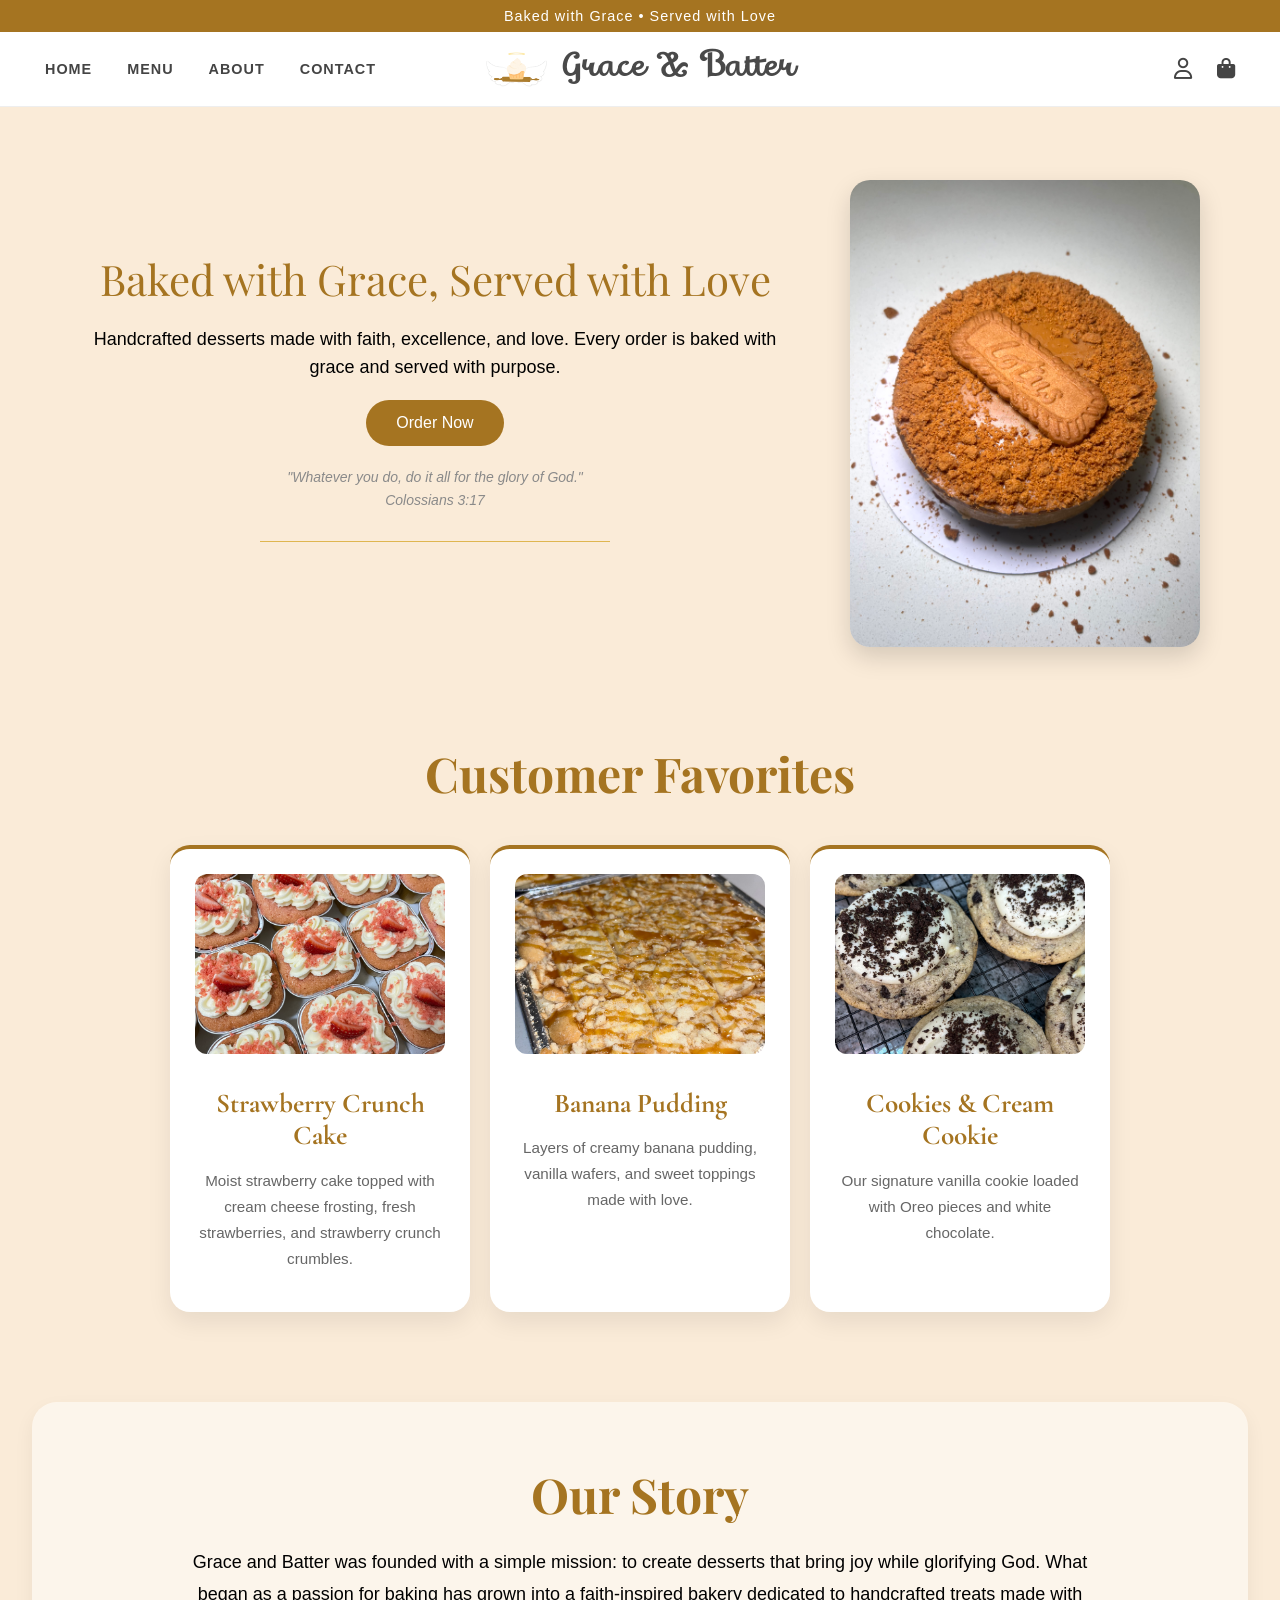
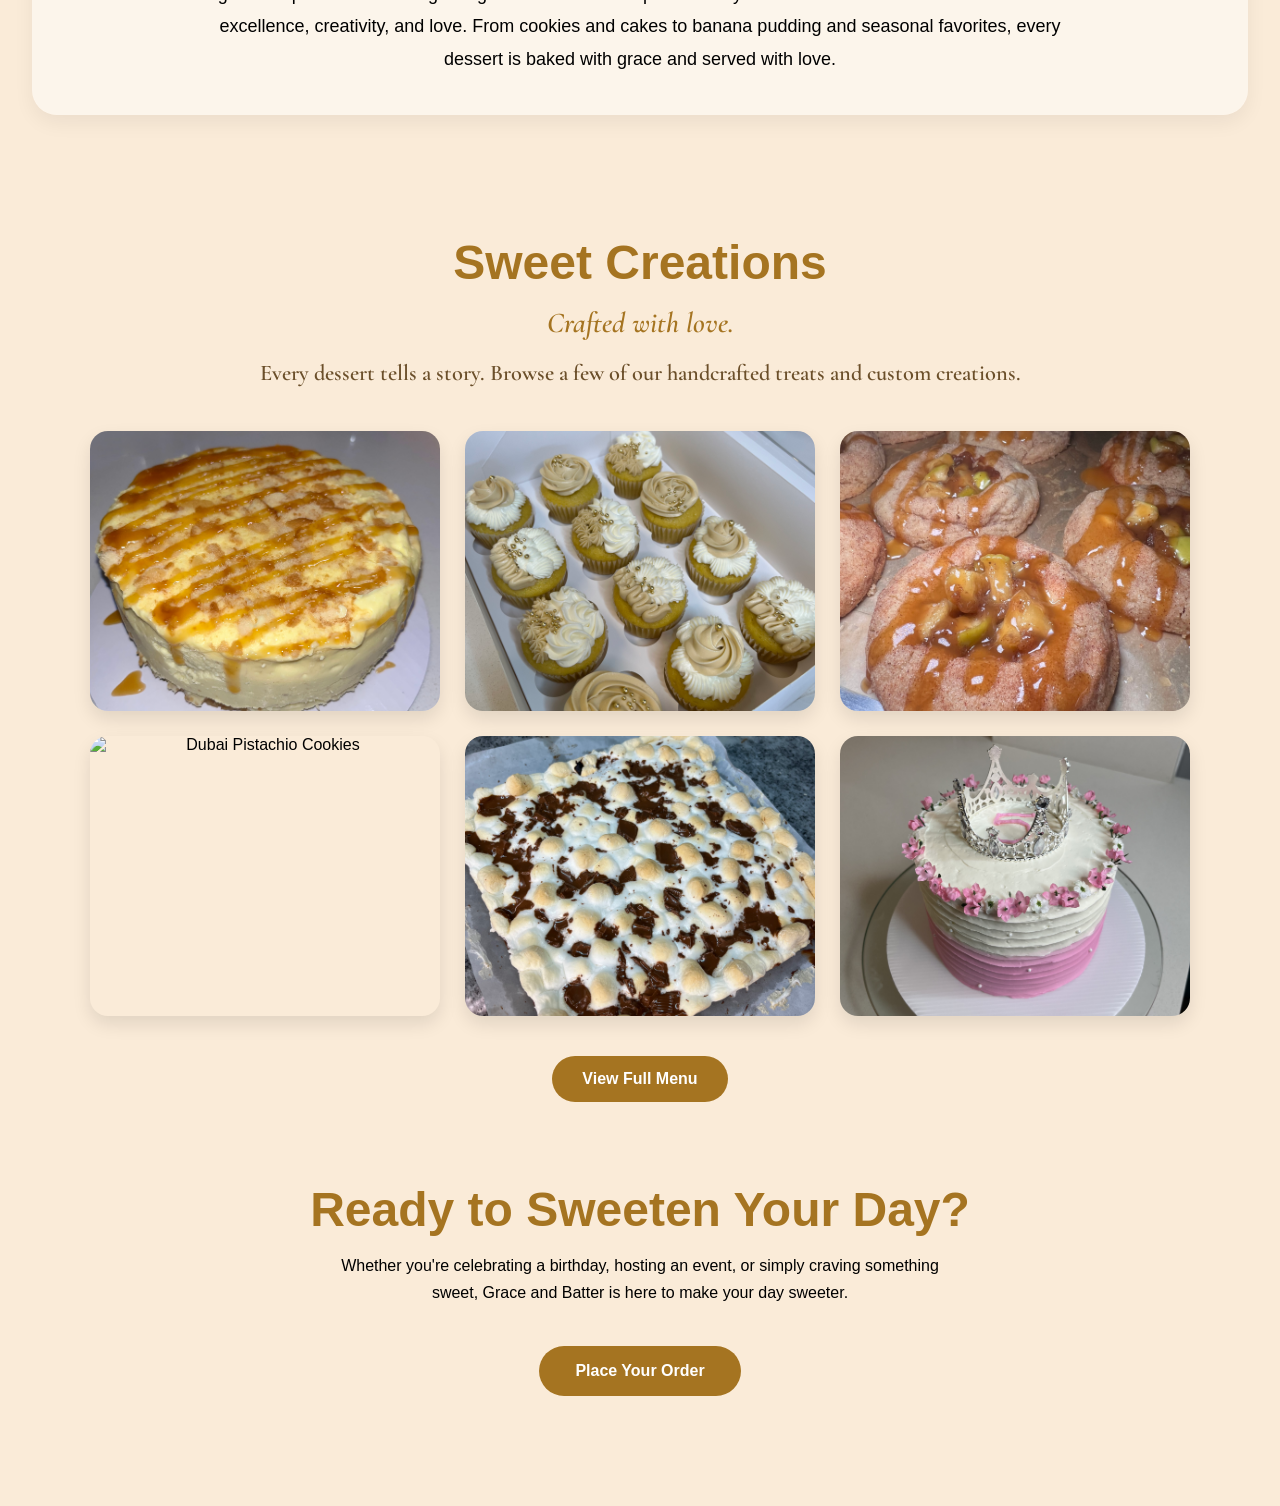
==== index.html @ 4f4ccbad "refactor header layout, add dropdown menus, update logo styling, and improve responsive navigation" ====
<!DOCTYPE html>
<html>
<head>
    <meta name="viewport" content="width=device-width, initial-scale=1.0">
    <title>Grace and Batter</title>
    <link href="https://fonts.googleapis.com/css2?family=Playfair+Display:wght@400;700&display=swap" rel="stylesheet">
    <link rel="stylesheet" href="https://cdnjs.cloudflare.com/ajax/libs/font-awesome/6.5.2/css/all.min.css">
    <link rel="stylesheet" href="css/style.css">
<link rel="stylesheet" href="css/header.css">
<link rel="stylesheet" href="css/footer.css">
<link rel="stylesheet" href="css/responsive.css">
    <link rel="preconnect" href="https://fonts.googleapis.com">
<link rel="preconnect" href="https://fonts.gstatic.com" crossorigin>
<link href="https://fonts.googleapis.com/css2?family=Cormorant+Garamond:wght@400;500;600&display=swap" rel="stylesheet">

</head>

<body>
    
   <header>

<div class="announcement-bar">
Baked with Grace • Served with Love
</div>

<div class="header-container">

<div class="left-nav">

<div class="nav-item">
<a href="index.html">Home</a>
</div>

<div class="nav-item dropdown">
<a href="menu.html">Menu</a>

<div class="dropdown-content">

<a href="#">Cookies</a>
<a href="#">Brownies</a>
<a href="#">Cupcakes</a>
<a href="#">Cakes</a>
<a href="#">Seasonal</a>

</div>

</div>

<div class="nav-item dropdown">

<a href="about.html">About</a>

<div class="dropdown-content">

<a href="#">Our Story</a>
<a href="#">Gallery</a>
<a href="#">Faith & Mission</a>

</div>

</div>

<div class="nav-item dropdown">

<a href="contact.html">Contact</a>

<div class="dropdown-content">

<a href="#">Contact</a>
<a href="#">FAQ</a>

</div>

</div>

</div>


<div class="brand">

<img src="images/grace-and-batter-logo.png.png" alt="Grace and Batter Logo">

<h1>Grace & Batter</h1>

</div>


<div class="right-icons">

<a href="#"><i class="fa-regular fa-user"></i></a>

<a href="#"><i class="fa-solid fa-bag-shopping"></i></a>

</div>

</div>

</header>

<header class="mobile-header">

<div class="header-container">

<button class="menu-toggle">
☰
</button>

<div class="brand">
<img src="images/grace-and-batter-logo.png.png" alt="Grace & Batter">
<h1>Grace &amp; Batter</h1>
</div>

<nav id="mobile-menu">

<button class="close-menu">✕

</button>

<a href="index.html">Home</a>
<a href="menu.html">Menu</a>
<a href="about.html">About</a>
<a href="contact.html">Contact</a>
<a href="order.html">Order</a>

</nav>

</div>

</header>

<div class="hero">

    <div class="hero-text">

        <p class="tagline">
            Baked with Grace, Served with Love
        </p>

        <p class="intro">
    Handcrafted desserts made with faith, excellence, and love. Every order is baked with grace and served with purpose.
</p>

        <a href="order.html">
    <button>Order Now</button>
</a>

<p class="verse">
    "Whatever you do, do it all for the glory of God."
    <br>
    Colossians 3:17
</p>

<hr class="gold-line">

    </div>
<div class="hero-photo">
        <img src="images/hero.jpg.jpeg"
             alt="Grace and Batter Cookies"
             class="hero-image">
    </div>

    </div>

<section class="featured">
    <h2>Customer Favorites</h2>

    <div class="favorites">

        <div class="favorite-card">
            <img src="images/strawberry-crunch.jpg.jpeg" alt="Strawberry Crunch Cake">
    <h3>Strawberry Crunch Cake</h3>
    <p>Moist strawberry cake topped with cream cheese frosting, fresh strawberries, and strawberry crunch crumbles.</p>
</div>

<div class="favorite-card">
    <img src="images/banana-pudding.jpg.jpeg" alt="Banana Pudding">
    <h3>Banana Pudding</h3>
    <p>Layers of creamy banana pudding, vanilla wafers, and sweet toppings made with love.</p>
</div>

<div class="favorite-card">
    <img src="images/cookies-and-cream.jpg.jpeg" alt="Cookies & Cream Cookie">
    <h3>Cookies & Cream Cookie</h3>
    <p>Our signature vanilla cookie loaded with Oreo pieces and white chocolate.</p>
</div>

    </div>
</section>

</div>


<section class="story-section">
    <h2>Our Story</h2>

   <p>
Grace and Batter was founded with a simple mission: to create desserts that bring joy while glorifying God.

What began as a passion for baking has grown into a faith-inspired bakery dedicated to handcrafted treats made with excellence, creativity, and love.

From cookies and cakes to banana pudding and seasonal favorites, every dessert is baked with grace and served with love.
</p>

</section>

<section class="gallery-section">
    <h2>Sweet Creations</h2>
<p class="gallery-tagline">
    Crafted with love.
</p>
<p class="gallery-description">
    Every dessert tells a story. Browse a few of our handcrafted treats and custom creations.
</p>

<div class="gallery-grid">

    <img src="images/banana-pudding-cheesecake.jpg.jpeg" alt="Banana Pudding Cheesecake">
    <img src="images/lemon-cupcakes.jpg.jpeg" alt="Lemon Cupcakes">
    <img src="images/apple-pie-cookies.jpg.jpeg" alt="Apple Pie Cookies">
    <img src="images/dubai-pistachio-cookies.jpg.jpeg" alt="Dubai Pistachio Cookies">
    <img src="images/smores-brownie.jpg.jpeg" alt="S'mores Brownie">
    <img src="images/custom-cake-crown.jpg.jpeg" alt="Custom Cake">
</div>

    <a href="menu.html" class="gallery-button">View Full Menu</a>
</div>

<section class="cta-section">
    <h2>Ready to Sweeten Your Day?</h2>

    <p>
        Whether you're celebrating a birthday,
        hosting an event, or simply craving
        something sweet, Grace and Batter is
        here to make your day sweeter.
    </p>

    <a href="order.html" class="cta-button">Place Your Order</a>
</section>

<script src="js/script.js"></script>

</body>
</html>
---- css/style.css ----
@font-face {
font-family: "Thephir";
src: url("../fonts/Thephir Light.otf") format("opentype");
font-weight: 300;
font-style: normal;
}


* {box-sizing: border-box;
}

body {
    font-family: Arial, sans-serif;
    background-color: #FAEBD8;
    text-align: center;
    margin: 0;
    padding-top: 90px;
}

h1 {
  font-family: 'Playfair Display', serif;
}

h2 {
    color: #A57421;
    margin-top: 20px;
    margin-bottom: 20px
}

ul {
    list-style: none;
    padding: 0;
}

li {
    background-color: white;
    width: 300px;
    margin: 10px auto;
    padding: 15px;
    border-radius: 10px;
}

.logo {
    letter-spacing: 1px;
}

.hero-image {
    width: 300px;
    border-radius: 20px;
    margin-top: 30px;
    box-shadow: 0 10px 25px rgba(0,0,0,0.15);
}

button {
    background-color: #A57421;
    color: white;
    border: none;
    padding: 14px 30px;
    border-radius: 25px;
    font-size: 16px;
    cursor: pointer;
    margin-top: 15px;

    display: block;
    margin-left: auto;
    margin-right: auto;
}

button:hover {
    opacity: 0.9;
    transform: translateY(-2px);
}

button {
    transition: 0.3s;
}

button:focus {
    outline: none;
    box-shadow:none;
}

button a {
    color: white;
    text-decoration: none;
}

button a:visited {
    color: white;
}

button a:hover {
    text-decoration: none;
}

a {
    text-decoration: none;
}

.best-seller {
    background-color: white;
    width: 350px;
    margin: 20px auto;
    padding: 20px;
    border-radius: 15px;
}



.logo {
    width: 150px;
    height: auto;
    margin: 0;
}


.hero {
    display: flex;
    justify-content: space-between;
    align-items: center;
    gap: 60px;
    padding: 60px 40px;
    max-width: 1200px;
    margin: 0 auto;
}

.hero-photo img {
    width: 350px;
    border-radius: 20px;
}


.tagline {
    font-size: 42px;
    font-family: 'Playfair Display', serif;
    color: #A57421;
    margin-bottom: 15px;
}

.intro {
    font-size: 18px;
    line-height: 1.6;
}

.page-content {
    max-width: 900px;
    margin: 30px auto;
    padding: 20px;
}

.page-content h2 {
    color: #A57421;
    font-family: 'Playfair Display', serif;
    font-size: 42px;
    margin-top: 20px;
    margin-bottom: 20px;
}

.menu-card {
    background-color: white;
    width: 220px;
    margin: 20px auto;
    padding: 30px;
        padding: 40px; /* Removed !important */
        padding: 12px 10px;
        width: 92%;
    transition: transform 0.3s ease, box-shadow 0.3s ease;
}

.menu-card:hover {
    transform: translateY(-8px);
    box-shadow: 0 12px 25px rgba(0,0,0,0.12);
}

.menu-card h3 {
    color: #A57421;
    margin-bottom: 15px;
}

.menu-image {
    width: 100%;
    border-radius: 15px;
    margin-bottom: 20px;
}

.menu-grid {
    display: flex;
    justify-content: center;
    gap: 30px;
    flex-wrap: wrap;
}


input,
select,
textarea {
    width: 80%;
    padding: 12px;
    border: 1px solid #ddd;
    border-radius: 10px;
    font-size: 16px;
}

textarea {
    height: 120px;
}

form button {
    background-color: #A57421;
    color: white;
    border: none;
    padding: 12px 25px;
    border-radius: 25px;
    cursor: pointer;
    font-size: 16px;
}

.featured {
    padding-top: 10px;
}

.featured h2 {
    color: #A57421;
    font-family: 'Playfair Display', serif;
    font-size: 48px;
    margin-bottom: 40px;
}

.favorites {
    display: flex;
    justify-content: center;
    gap: 20px;
    flex-wrap: wrap;
}

.favorite-card {
    background: white;
    width: 300px;
    padding: 25px;
    border-radius: 20px;
    box-shadow: 0 10px 25px rgba(0,0,0,0.08);
    transition: transform 0.3s ease;
    border-top: 4px solid #A57421;
}

.favorite-card:hover {
    transform: translateY(-5px);
}

.favorite-card h3 {
    font-family: 'Cormorant Garamond', serif;
    font-size: 1.7rem;
    color: #A57421;
    font-weight: 700;
    margin-top: 15px;
    margin-bottom: 15px;
    line-height: 1.2;
}

.favorite-card p {
    font-family: 'Poppins', sans-serif;
    font-size: 0.95rem;
    color: #666;
    line-height: 1.7;
}

.story-section {
    width: 95%;
    max-width: none;
    margin: 40px auto 20px auto;
    margin-top: 90px;
    text-align: center;
    padding: 40px;
    background: rgba(255,255,255,0.5);
    border-radius: 25px;
    box-shadow: 0 8px 20px rgba(0,0,0,0.06);
}

.story-section h2 {
    color: #A57421;
    font-family: 'Playfair Display', serif;
    font-size: 48px;
    margin-bottom: 20px;
}

.story-section p {
    font-size: 18px;
    line-height: 1.8;
    max-width:900px;
    margin: auto;
}


.verse {
    margin-top: 20px;
    font-size: 14px;
    color: #8a8a8a;
    font-style: italic;
    line-height: 1.6;
}

.gold-line {
    width: 350px;
    border: none;
    border-top: 1px solid #D4A017;
    margin: 30px auto 50px auto;
    opacity: 0.7;
}

.cta-section {
    text-align: center;
    padding: 60px 20px;
    background: linear-gradient (
        to bottom,
        transparent,
        rgba (165,116,33,0.08));
        border-radius: 30px;
}

.cta-button {
    display: inline-block;
    background-color: #A57421;
    color: white;
    text-decoration: none;
    padding: 16px 36px;
    border-radius: 30px;
    margin-top: 25px;
    font-weight: bold;
    transition: 0.3s;
}

.cta-section p {
    max-width: 600px;
    margin: 15px auto;
    line-height: 1.7;
}

.cta-section h2 {
    font-size: 48px;
}

.cta-button:hover {
    transform: translateY(-2px);
}

.menu-subtitle {
    text-align: center;
    color: #666;
    font-size: 18px;
    margin-bottom: 40px;
}

.contact-card {
    background-color: white;
    width: 650px;
    max-width: 90%;
    margin: 20px auto;
    padding: 40px;
    border-radius: 20px;
    box-shadow: 0 4px 15px rgba(0,0,0,0.08);
}

.contact-card h3 {
    margin-top: 30px;
    color: #A57421;
}

.contact-card a {
    color: #A57421;
    text-decoration: underline;
   text-decoration-color: #edcca5;
    text-underline-offset: 4px;
}

.contact-card a:hover {
    text-decoration-color: #A57421;
}


.favorite-card img {
    width: 100%;
    height: 180px;
    object-fit: cover;
    border-radius: 12px;
    margin-bottom: 15px;
}

.gallery-section {
    padding: 50px;
    text-align: center;
    margin-top: 50px;
    border-radius: 30px;
}

.gallery-section h2 {
    font-size: 3rem;
    color: #A57421;
    margin-bottom: 15px;
}


.gallery-grid {
    display: grid;
    grid-template-columns: repeat(3, 1fr);
    gap: 25px;
    max-width: 1100px;
    margin: 0 auto;
}

.gallery-grid img {
    width: 100%;
    height: 280px;
    object-fit: cover;
    border-radius: 18px;
    transition: all 0.3s ease;
    box-shadow: 0 8px 18px rgba(0,0,0,0.10);
}

.gallery-grid img:hover {
    transform: translateY(-5px);
    box-shadow: 0 14px 28px rgba(0,0,0,0.18);
}

.gallery-button {
    display: inline-block;
    margin-top: 40px;
    padding: 14px 30px;
    background-color: #A57421;
    color: white;
    text-decoration: none;
    border-radius: 30px;
    font-weight: 600;
}

.gallery-button:hover {
    opacity: 0.9;
}

.gallery-tagline {
    font-family: 'Cormorant Garamond', serif;
    font-style: italic;
    font-size: 1.8rem;
    color: #A57421;
    margin: 8px 0 15px;
    font-weight: 600;
}

.gallery-description {
    font-family: 'Cormorant Garamond', serif;
    font-size: 1.4rem;
    color: #6b4f2a;
    margin: 10px auto 40px;
    max-width: 800px;
    line-height: 1.6;
    font-weight:600;
}


.menu-toggle, 
#mobile-menu {
    display: none;
}



@media (max-width: 768px) {
    

.logo {
width: 70px;
}

    .hero {
        display: flex;
        flex-direction: column;
        text-align: center;
        padding-top: 20px;
        gap: 30px;
    }

    .hero-text {
        max-width: 600px;
        text-align: center;
    }

    .hero-photo img {
        width: 90%;
        max-width: 300px;
    }

    .hero-photo {
        margin-top: -60px;
    }


    .gallery-grid {
        grid-template-columns: 1fr 1fr;
        gap: 15px;
    }

    .gallery-grid img {
        aspect-ratio: 4 / 5;
        object-fit: cover;
    }

    .favorites {
        display: flex;
        flex-direction: column;
        align-items: center;
    }
    
    .tagline {
        font-size: 1.8rem;
    }

    .favorite-card {
        width: 90%;
        max-width: 350px;
    }
    

}
---- css/header.css ----
/* ===========================
   HEADER
=========================== */

header {
    position: fixed;
    top: 0;
    left: 0;
    width: 100%;
    background: white;
    border-bottom: 1px solid #eee;
    z-index: 1000;
    transition: all .35s ease;
}

.announcement-bar{
    background:#A57421;
    color:white;
    text-align:center;
    padding:8px;
    font-size:.9rem;
    letter-spacing:1px;
}

.header-container{
    max-width:1400px;
    margin:auto;
    padding:18px 45px;

    display:grid;
    grid-template-columns:1fr auto 1fr;
    align-items:center;
}

/* ===========================
   LEFT NAVIGATION
=========================== */

.left-nav{
    display:flex;
    align-items:center;
    gap:35px;
}

.left-nav a{
    color:#444;
    text-decoration:none;
    font-weight:600;
    letter-spacing:1px;
    text-transform:uppercase;
    font-size:.9rem;
    transition:.3s;
}

.left-nav a:hover{
    color:#A57421;
}

/* ===========================
   BRAND
=========================== */

.brand{
    display:flex;
    align-items:center;
    justify-content:center;
    gap:12px;
}

.brand img{
    width:65px;
}

.brand h1{
    font-family:"Thephir",serif;
    font-size:2rem;
    color:#494949;
    margin:0;
    font-weight:700;
    white-space:nowrap;
}

/* ===========================
   RIGHT ICONS
=========================== */

.right-icons{
    display:flex;
    justify-content:flex-end;
    align-items:center;
    gap:25px;
}

.right-icons a{
    color:#444;
    font-size:1.3rem;
    transition:.3s;
}

.right-icons a:hover{
    color:#A57421;
}

/* ===========================
   DROPDOWNS
=========================== */

.dropdown{
    position:relative;
}

.dropdown-content{

    position:absolute;

    top:100%;
    left:0;

    min-width:240px;

    background:white;

    border-radius:15px;

    padding:18px;

    box-shadow:0 15px 35px rgba(0,0,0,.08);

    opacity:0;

    visibility:hidden;

    transform:translateY(15px);

    transition:.35s;

    display:flex;

    flex-direction:column;

    gap:15px;

}

.dropdown:hover .dropdown-content{

    opacity:1;

    visibility:visible;

    transform:translateY(0);

}

.dropdown-content a{

    text-transform:none;

    letter-spacing:0;

    font-weight:500;

}

/* ===========================
   MOBILE HEADER
=========================== */

.mobile-header{
    display:none;
}

/* ===========================
   DESKTOP HEADER
=========================== */

.desktop-header{
    display:block;
}

/* ===========================
   RESPONSIVE
=========================== */

@media(max-width:768px){

.desktop-header{
    display:none;
}

.mobile-header{
    display:block;
}

header{
    border:none;
}

.header-container{

    display:flex;

    justify-content:center;

    align-items:center;

    position:relative;

    padding:12px 18px;

}

.brand{

    position:absolute;

    left:50%;

    transform:translateX(-50%);

}

.brand img{
    width:55px;
}

.brand h1{
    font-size:1.4rem;
}

.menu-toggle{

display:block;

position:absolute;

left:12px;

top:50%;

transform:translateY(-50%);

background:none;

border:none;

font-size:2rem;

color:#A57421;

cursor:pointer;

padding:0;

}

#mobile-menu{

position:fixed;

top:0;

left:-320px;

width:300px;

height:100vh;

background:white;

display:flex;

flex-direction:column;

padding:35px;

gap:25px;

box-shadow:10px 0 35px rgba(0,0,0,.12);

transition:.35s;

z-index:9999;

}

#mobile-menu.show{

left:0;

}

#mobile-menu a{

color:#444;

text-decoration:none;

font-size:1.2rem;

font-weight:600;

}

.close-menu{

background:none;

border:none;

font-size:2rem;

color:#A57421;

align-self:flex-start;

margin-bottom:20px;

cursor:pointer;

}

}
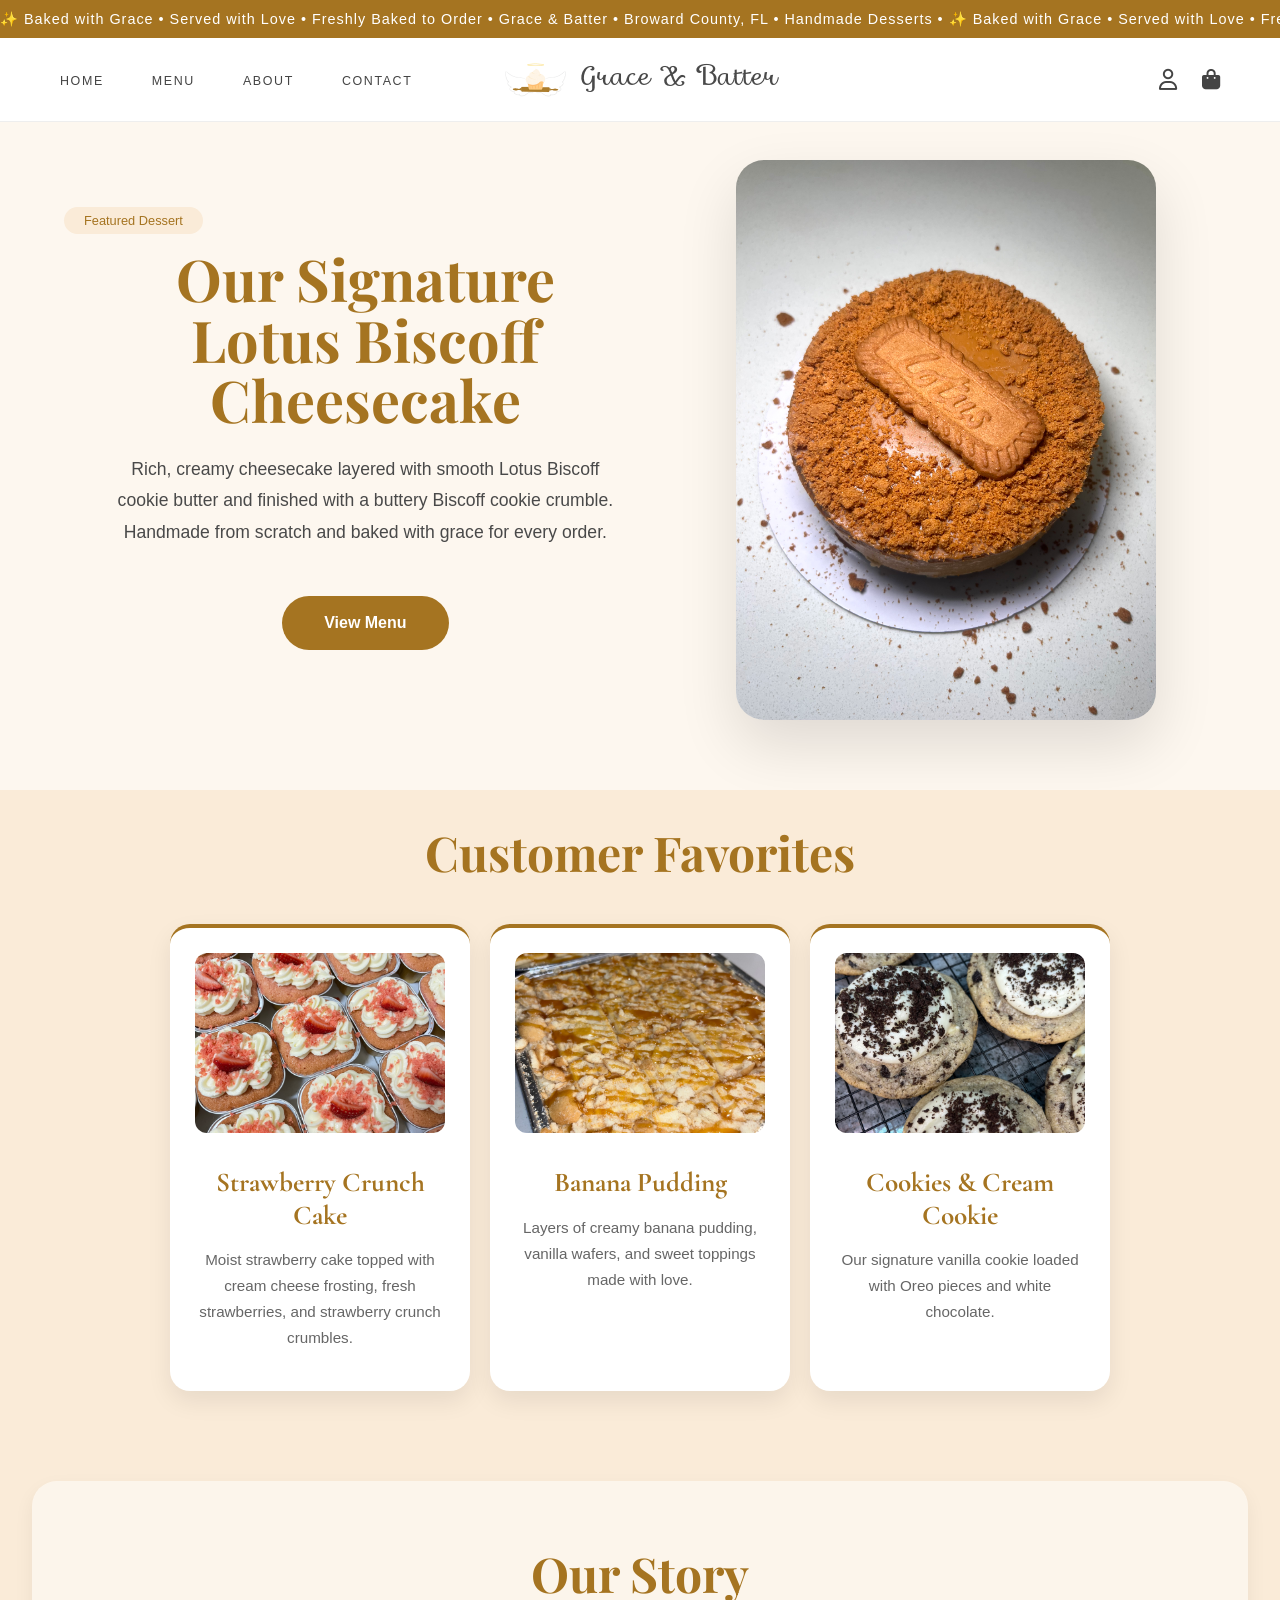
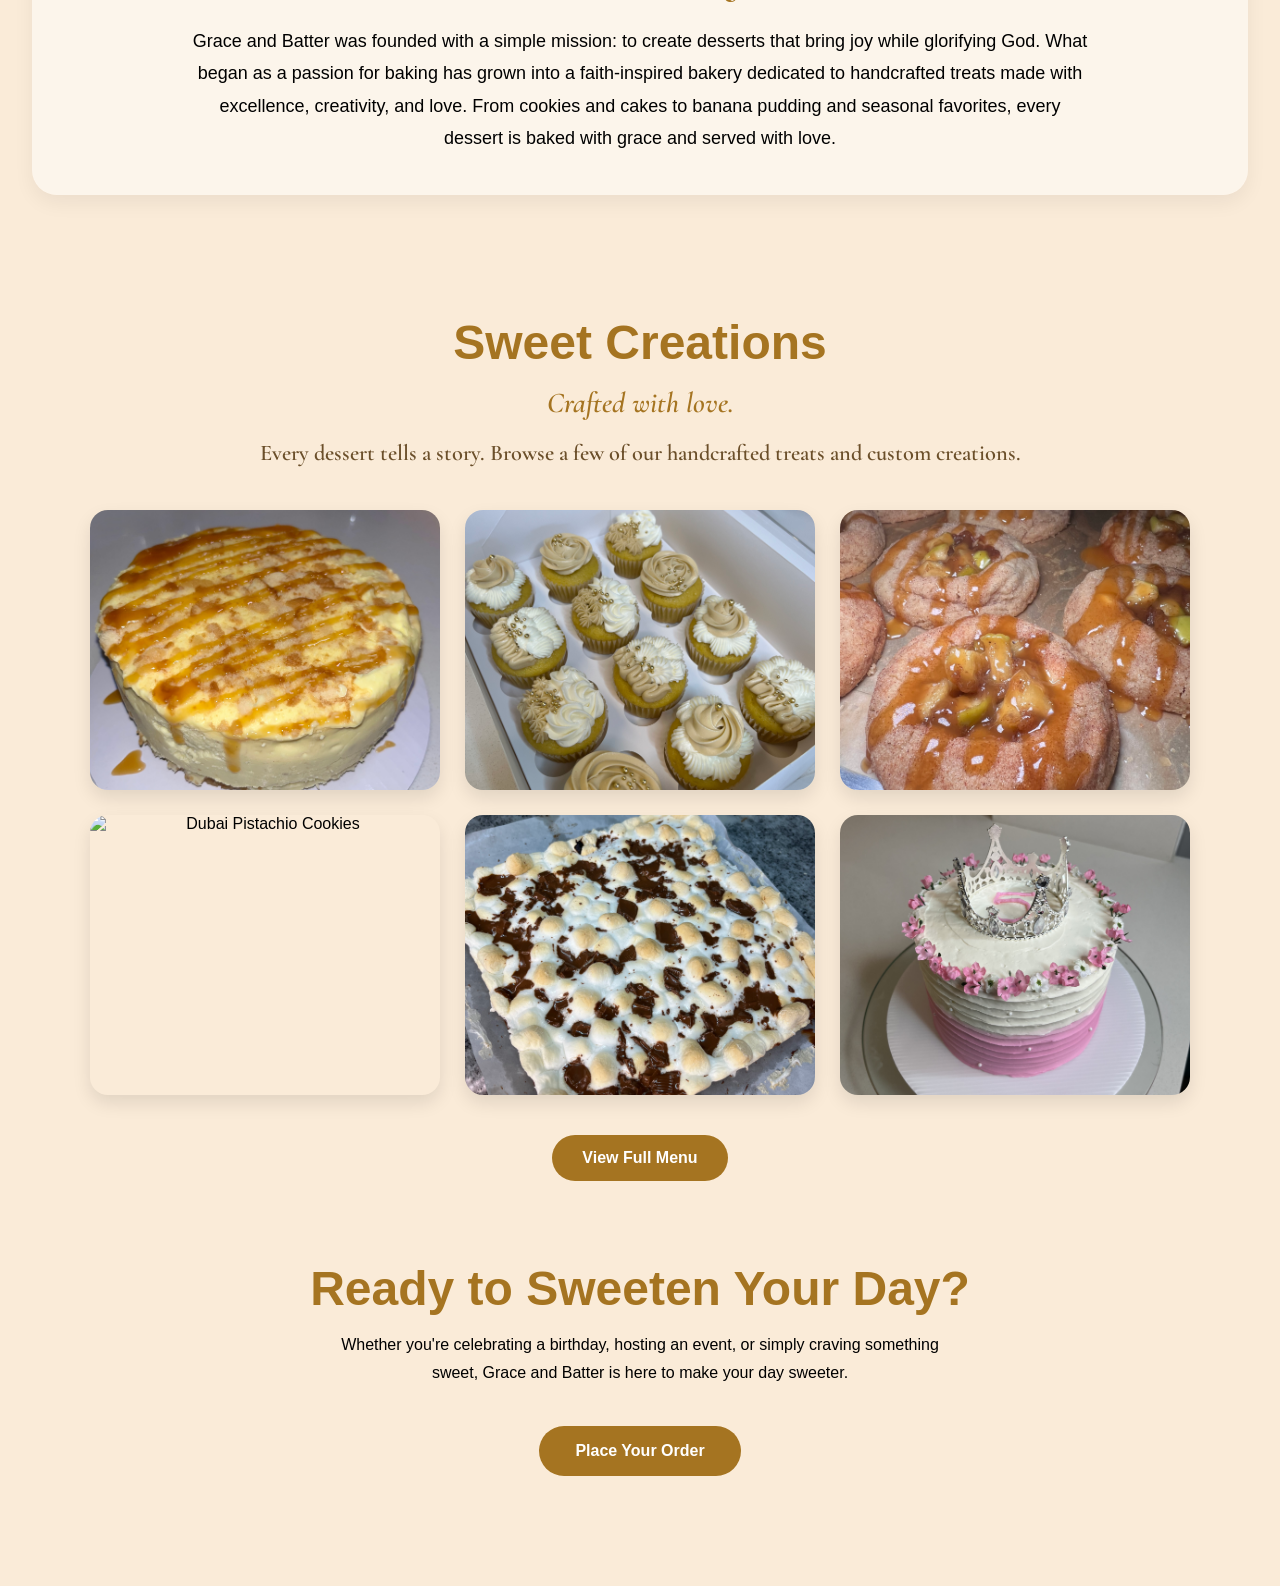
==== commit b22d28a4: "refactor header layout, add dropdown menus, update logo styling, and improve responsive navigation" ====
--- a/index.html
+++ b/index.html
@@ -20,7 +20,10 @@
    <header>
 
 <div class="announcement-bar">
-Baked with Grace • Served with Love
+<div class="announcement-track">
+✨ Baked with Grace • Served with Love • Freshly Baked to Order • Grace & Batter • Broward County, FL • Handmade Desserts •
+✨ Baked with Grace • Served with Love • Freshly Baked to Order • Grace & Batter • Broward County, FL • Handmade Desserts •
+</div>
 </div>
 
 <div class="header-container">
@@ -35,6 +38,8 @@
 <a href="menu.html">Menu</a>
 
 <div class="dropdown-content">
+
+    <div class="dropdown-heading">Menu</div>
 
 <a href="#">Cookies</a>
 <a href="#">Brownies</a>
@@ -52,9 +57,12 @@
 
 <div class="dropdown-content">
 
-<a href="#">Our Story</a>
-<a href="#">Gallery</a>
-<a href="#">Faith & Mission</a>
+<div class="dropdown-heading">About</div>
+
+<a href="about.html">Our Story</a>
+<a href="gallery.html">Gallery</a>
+<a href="mission.html">Faith & Mission</a>
+<a href="baker.html">Meet the Baker</a>
 
 </div>
 
@@ -65,6 +73,8 @@
 <a href="contact.html">Contact</a>
 
 <div class="dropdown-content">
+
+    <div class="dropdown-heading">Contact</div>
 
 <a href="#">Contact</a>
 <a href="#">FAQ</a>
@@ -127,37 +137,31 @@
 </div>
 
 </header>
-
 <div class="hero">
-
-    <div class="hero-text">
-
-        <p class="tagline">
-            Baked with Grace, Served with Love
-        </p>
-
-        <p class="intro">
-    Handcrafted desserts made with faith, excellence, and love. Every order is baked with grace and served with purpose.
-</p>
-
-        <a href="order.html">
-    <button>Order Now</button>
+<div class="hero-text">
+
+<p class="hero-tag">Featured Dessert</p>
+
+<h1>Our Signature <br>Lotus Biscoff Cheesecake</h1>
+
+<p class="hero-description">
+Rich, creamy cheesecake layered with smooth Lotus Biscoff cookie butter
+and finished with a buttery Biscoff cookie crumble. Handmade from
+scratch and baked with grace for every order.
+</p>
+
+<a href="menu.html" class="hero-button">
+View Menu
 </a>
 
-<p class="verse">
-    "Whatever you do, do it all for the glory of God."
-    <br>
-    Colossians 3:17
-</p>
-
-<hr class="gold-line">
-
-    </div>
+</div>
+
 <div class="hero-photo">
         <img src="images/hero.jpg.jpeg"
              alt="Grace and Batter Cookies"
              class="hero-image">
     </div>
+</div>
 
     </div>
 
--- a/css/style.css
+++ b/css/style.css
@@ -44,12 +44,6 @@
     letter-spacing: 1px;
 }
 
-.hero-image {
-    width: 300px;
-    border-radius: 20px;
-    margin-top: 30px;
-    box-shadow: 0 10px 25px rgba(0,0,0,0.15);
-}
 
 button {
     background-color: #A57421;
@@ -106,7 +100,6 @@
 }
 
 
-
 .logo {
     width: 150px;
     height: auto;
@@ -114,19 +107,94 @@
 }
 
 
-.hero {
-    display: flex;
-    justify-content: space-between;
-    align-items: center;
-    gap: 60px;
-    padding: 60px 40px;
-    max-width: 1200px;
-    margin: 0 auto;
-}
-
-.hero-photo img {
-    width: 350px;
-    border-radius: 20px;
+.hero{
+display:flex;
+justify-content:center;
+align-items:center;
+padding:70px 5%;
+gap:10px;
+background:#FDF7EF;
+max-width:1400px;
+margin:0 auto;
+overflow:hidden;
+}
+
+.hero-text{
+flex:.95;
+display:flex;
+flex-direction:column; 
+gap:12px;
+justify-content:flex-start;
+align-items:center;
+transform:translateY(-18px);
+}
+
+.hero-tag{
+display:inline-block;
+padding:6px 20px;
+background:#FAEBD8;
+color:#A57421;
+border-radius:999px;
+font-size:.8rem;
+margin-bottom:10px;
+font-weight:500;
+width:fit-content;
+align-self:flex-start;
+}
+
+.hero h1{
+font-family:"Playfair Display",serif;
+font-size:3.6rem;
+color:#A57421;
+line-height:1.05;
+margin-bottom:18px;
+margin-top:-8px;
+}
+
+.hero-description{
+font-size:1.1rem;
+line-height:1.8;
+color:#494949;
+max-width:520px;
+margin-bottom:35px;
+margin-top:-6px;
+}
+
+.hero-button{
+display:inline-flex;
+background:#A57421;
+color:white;
+text-decoration:none;
+padding:18px 42px;
+border-radius:50px;
+font-weight:600;
+transition:.3s;
+align-items:center;
+justify-content:center;
+width:fit-content;
+align-self:center;
+}
+
+.hero-button:hover{
+background:#8c6318;
+transform:translateY(-2px);
+}
+
+.hero-photo{
+flex:.85;
+display:flex;
+justify-content:center;
+align-items:center;
+}
+
+.hero-photo img{
+width:100%;
+height:auto;
+max-width:420px;
+border-radius:28px;
+display:block;
+object-fit:cover;
+box-shadow:0 25px 60px rgba(0,0,0,.12);
 }
 
 
@@ -291,21 +359,6 @@
 }
 
 
-.verse {
-    margin-top: 20px;
-    font-size: 14px;
-    color: #8a8a8a;
-    font-style: italic;
-    line-height: 1.6;
-}
-
-.gold-line {
-    width: 350px;
-    border: none;
-    border-top: 1px solid #D4A017;
-    margin: 30px auto 50px auto;
-    opacity: 0.7;
-}
 
 .cta-section {
     text-align: center;
--- a/css/header.css
+++ b/css/header.css
@@ -14,18 +14,39 @@
 }
 
 .announcement-bar{
-    background:#A57421;
-    color:white;
-    text-align:center;
-    padding:8px;
-    font-size:.9rem;
-    letter-spacing:1px;
+background:#A57421;
+color:white;
+overflow:hidden;
+white-space:nowrap;
+padding:10px 0;
+position:relative;
+}
+
+.announcement-track{
+display:inline-block;
+white-space:nowrap;
+animation:scrollAnnouncement 22s linear infinite;
+font-size:.9rem;
+letter-spacing:1px;
+font-weight:500;
+}
+
+@keyframes scrollAnnouncement{
+
+from{
+transform:translateX(0);
+}
+
+to{
+transform:translateX(-50%);
+}
+
 }
 
 .header-container{
     max-width:1400px;
     margin:auto;
-    padding:18px 45px;
+    padding:24px 60px;
 
     display:grid;
     grid-template-columns:1fr auto 1fr;
@@ -39,16 +60,16 @@
 .left-nav{
     display:flex;
     align-items:center;
-    gap:35px;
+    gap:48px;
 }
 
 .left-nav a{
     color:#444;
     text-decoration:none;
-    font-weight:600;
-    letter-spacing:1px;
+    font-weight:500;
+    letter-spacing:1.6px;
     text-transform:uppercase;
-    font-size:.9rem;
+    font-size:.78rem;
     transition:.3s;
 }
 
@@ -73,10 +94,10 @@
 
 .brand h1{
     font-family:"Thephir",serif;
-    font-size:2rem;
+    font-size:1.65rem;
     color:#494949;
     margin:0;
-    font-weight:700;
+    font-weight:300;
     white-space:nowrap;
 }
 
@@ -113,18 +134,18 @@
 
     position:absolute;
 
-    top:100%;
+    top:calc(100% + 2px);
     left:0;
 
-    min-width:240px;
+    min-width:270px;
 
     background:white;
 
-    border-radius:15px;
-
-    padding:18px;
-
-    box-shadow:0 15px 35px rgba(0,0,0,.08);
+    border-radius:0;
+
+    padding:28px;
+
+    box-shadow:0 6px 18px rgba(0,0,0,.06);
 
     opacity:0;
 
@@ -160,6 +181,33 @@
 
     font-weight:500;
 
+    display:block;
+
+    padding:8px 0;
+
+    font-size:1rem;
+
+    color:#494949;
+
+    transition:.25s;
+
+}
+
+
+.dropdown-content a:hover{
+
+    color:#c08a2e;
+    padding-left:8px;
+
+}
+
+.dropdown-heading{
+    font-size:.75rem;
+    font-weight:700;
+    color:#c08a2e;
+    text-transform:uppercase;
+    letter-spacing:2px;
+    margin-bottom:18px;
 }
 
 /* ===========================
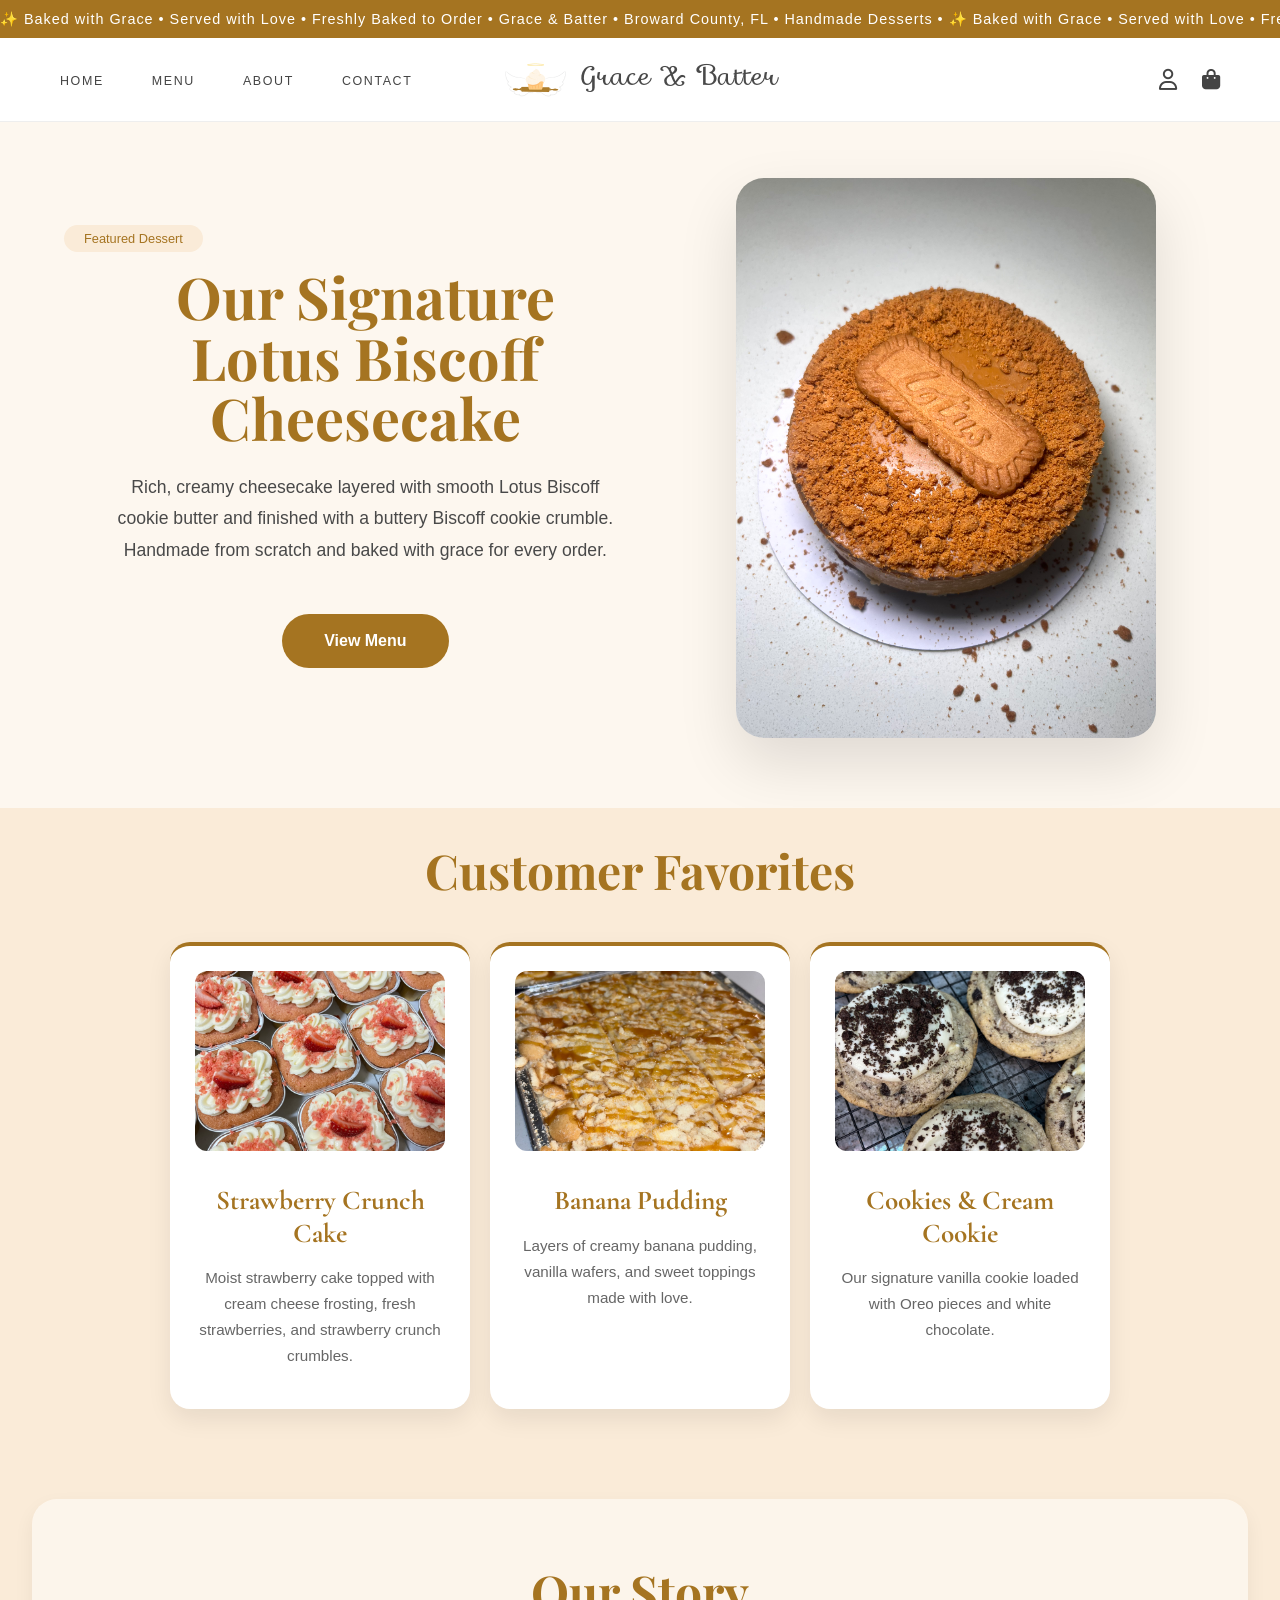
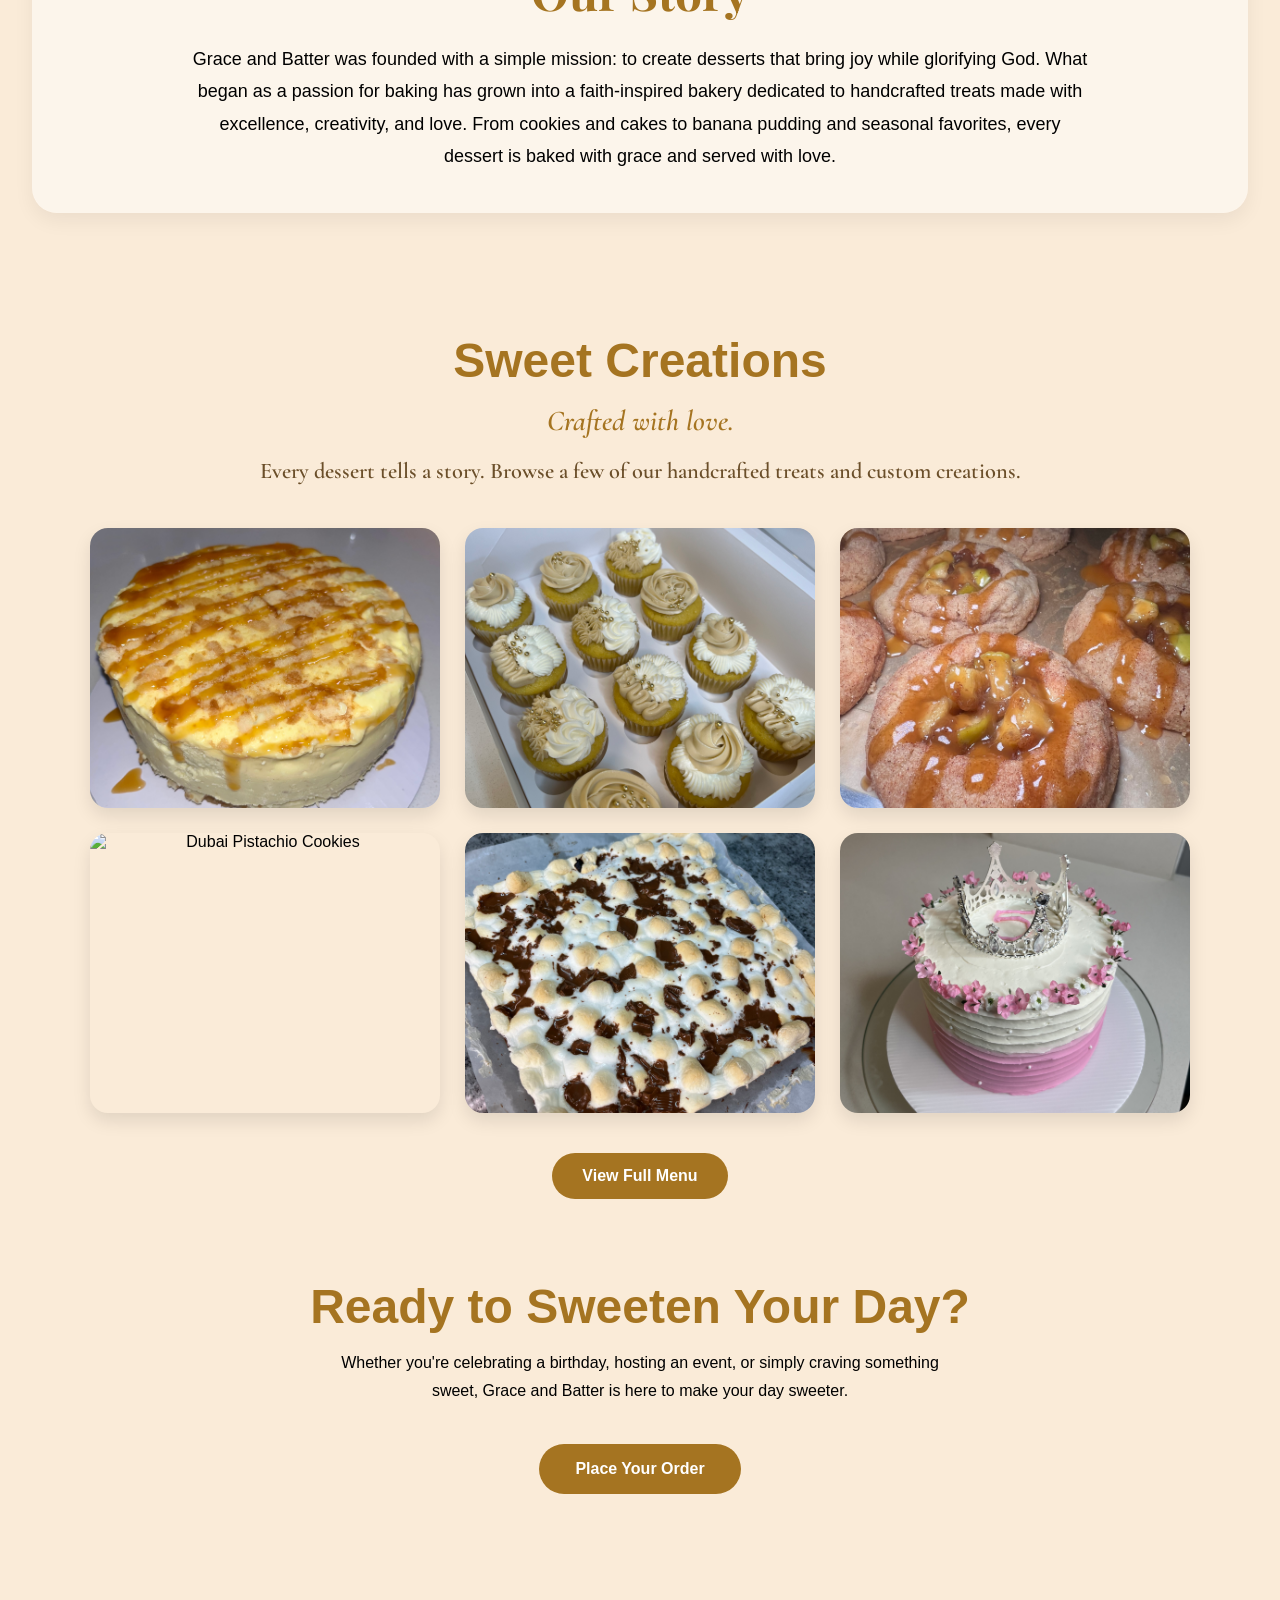
==== commit 958c1e92: "improve moble layout" ====
--- a/index.html
+++ b/index.html
@@ -105,7 +105,7 @@
 
 </div>
 
-</header>
+</header> class="desktop-header">
 
 <header class="mobile-header">
 
--- a/css/style.css
+++ b/css/style.css
@@ -537,12 +537,16 @@
     }
 
     .hero-photo img {
-        width: 90%;
-        max-width: 300px;
+        width: 280px;
+        max-width: 90%;
+        height: auto;
     }
 
     .hero-photo {
-        margin-top: -60px;
+        order: 1;
+        width: 100%;
+        display: flex;
+        justify-content: center;
     }
 
 
--- a/css/header.css
+++ b/css/header.css
@@ -248,13 +248,13 @@
 
     display:flex;
 
-    justify-content:center;
+    justify-content:space-between;
 
     align-items:center;
 
     position:relative;
 
-    padding:12px 18px;
+    padding:15px 20px;
 
 }
 
@@ -278,7 +278,7 @@
 
 .menu-toggle{
 
-display:block;
+display:flex;
 
 position:absolute;
 
@@ -304,19 +304,19 @@
 
 #mobile-menu{
 
-position:fixed;
-
-top:0;
-
-left:-320px;
-
-width:300px;
+position:absolute;
+
+top:100%;
+
+left:0;
+
+width:100%;
 
 height:100vh;
 
 background:white;
 
-display:flex;
+display:none;
 
 flex-direction:column;
 
@@ -328,7 +328,7 @@
 
 transition:.35s;
 
-z-index:9999;
+z-index:999;
 
 }
 
@@ -350,6 +350,12 @@
 
 }
 
+.mobile-menu.active{
+    display:flex;
+    flex-direction:column;
+
+
+
 .close-menu{
 
 background:none;
@@ -368,4 +374,21 @@
 
 }
 
+.announcement-track {
+white-space: nowrap;
+font-size: 12px;
+}
+
+.announcement-bar{
+    height: 32px;
+    overflow: hidden;
+}
+
+.left-nav,
+.right-nav {
+    display: none;
+}
+
+
+
 }
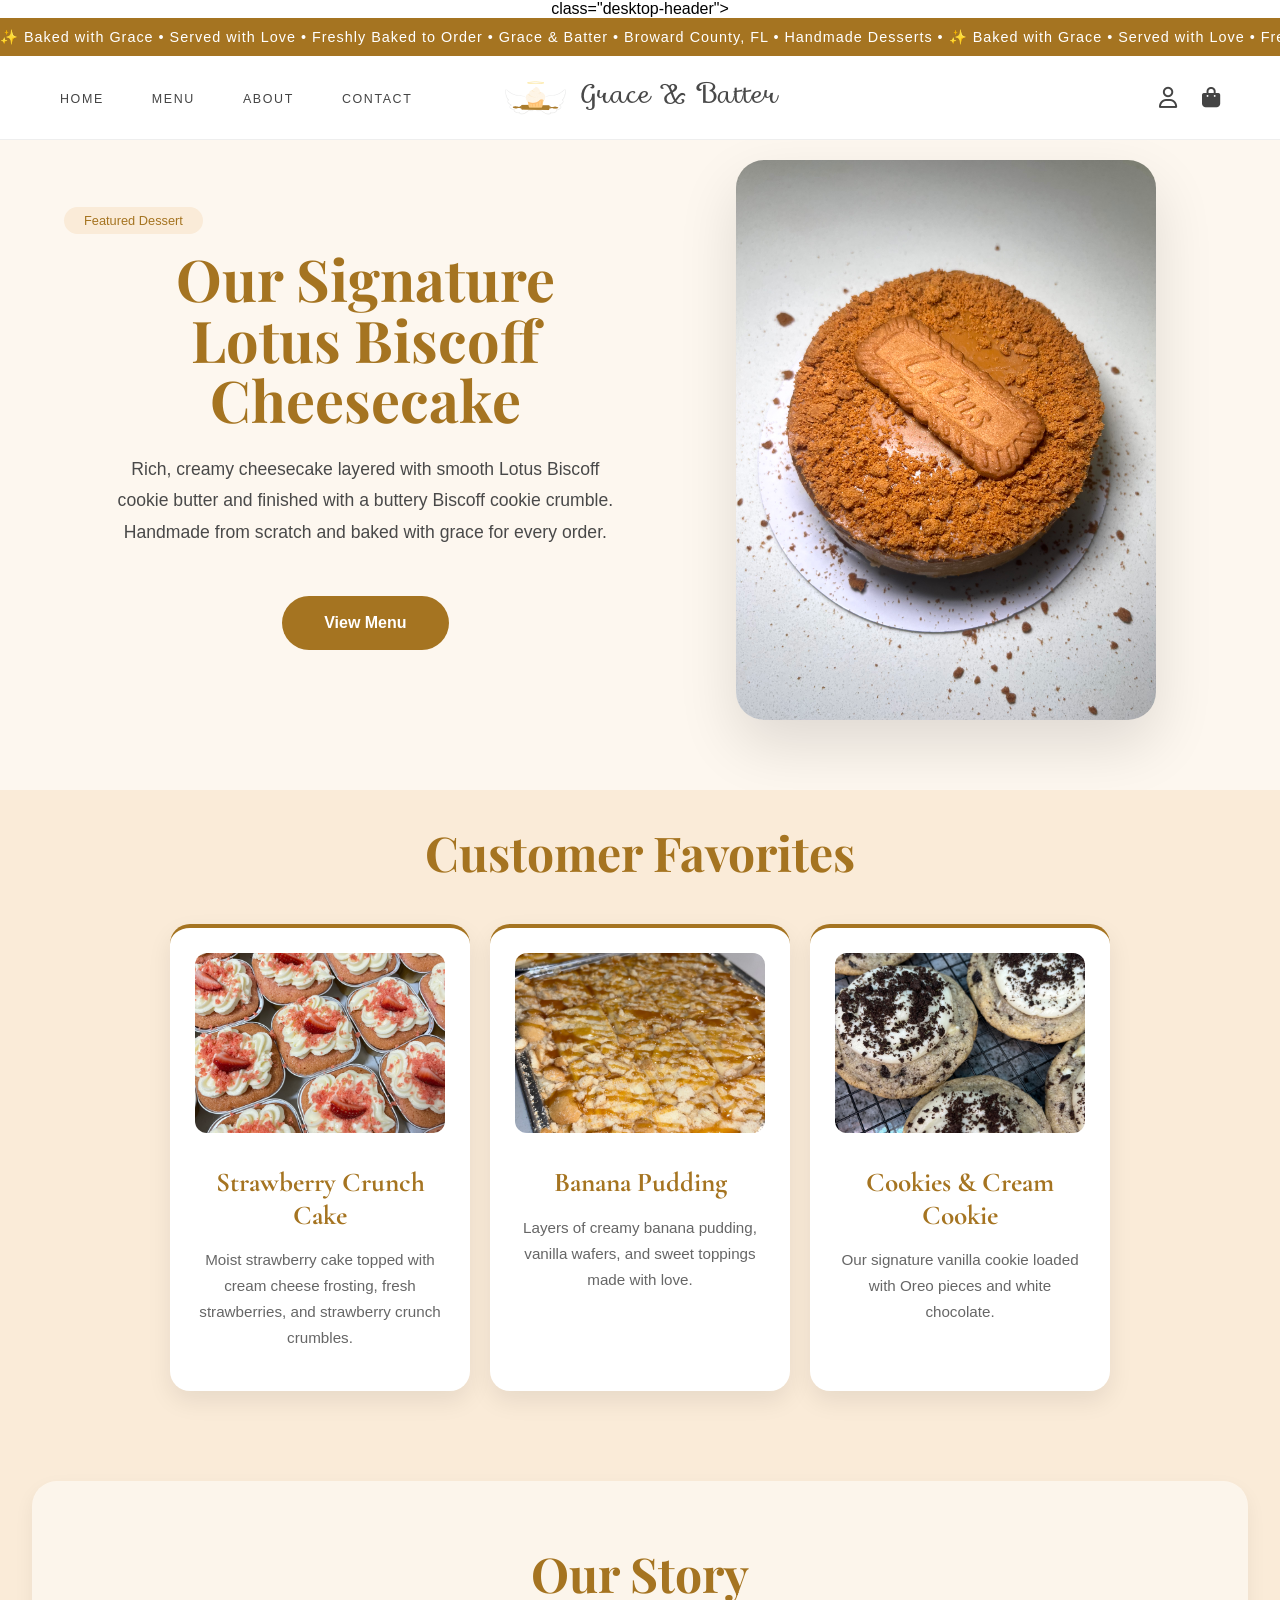
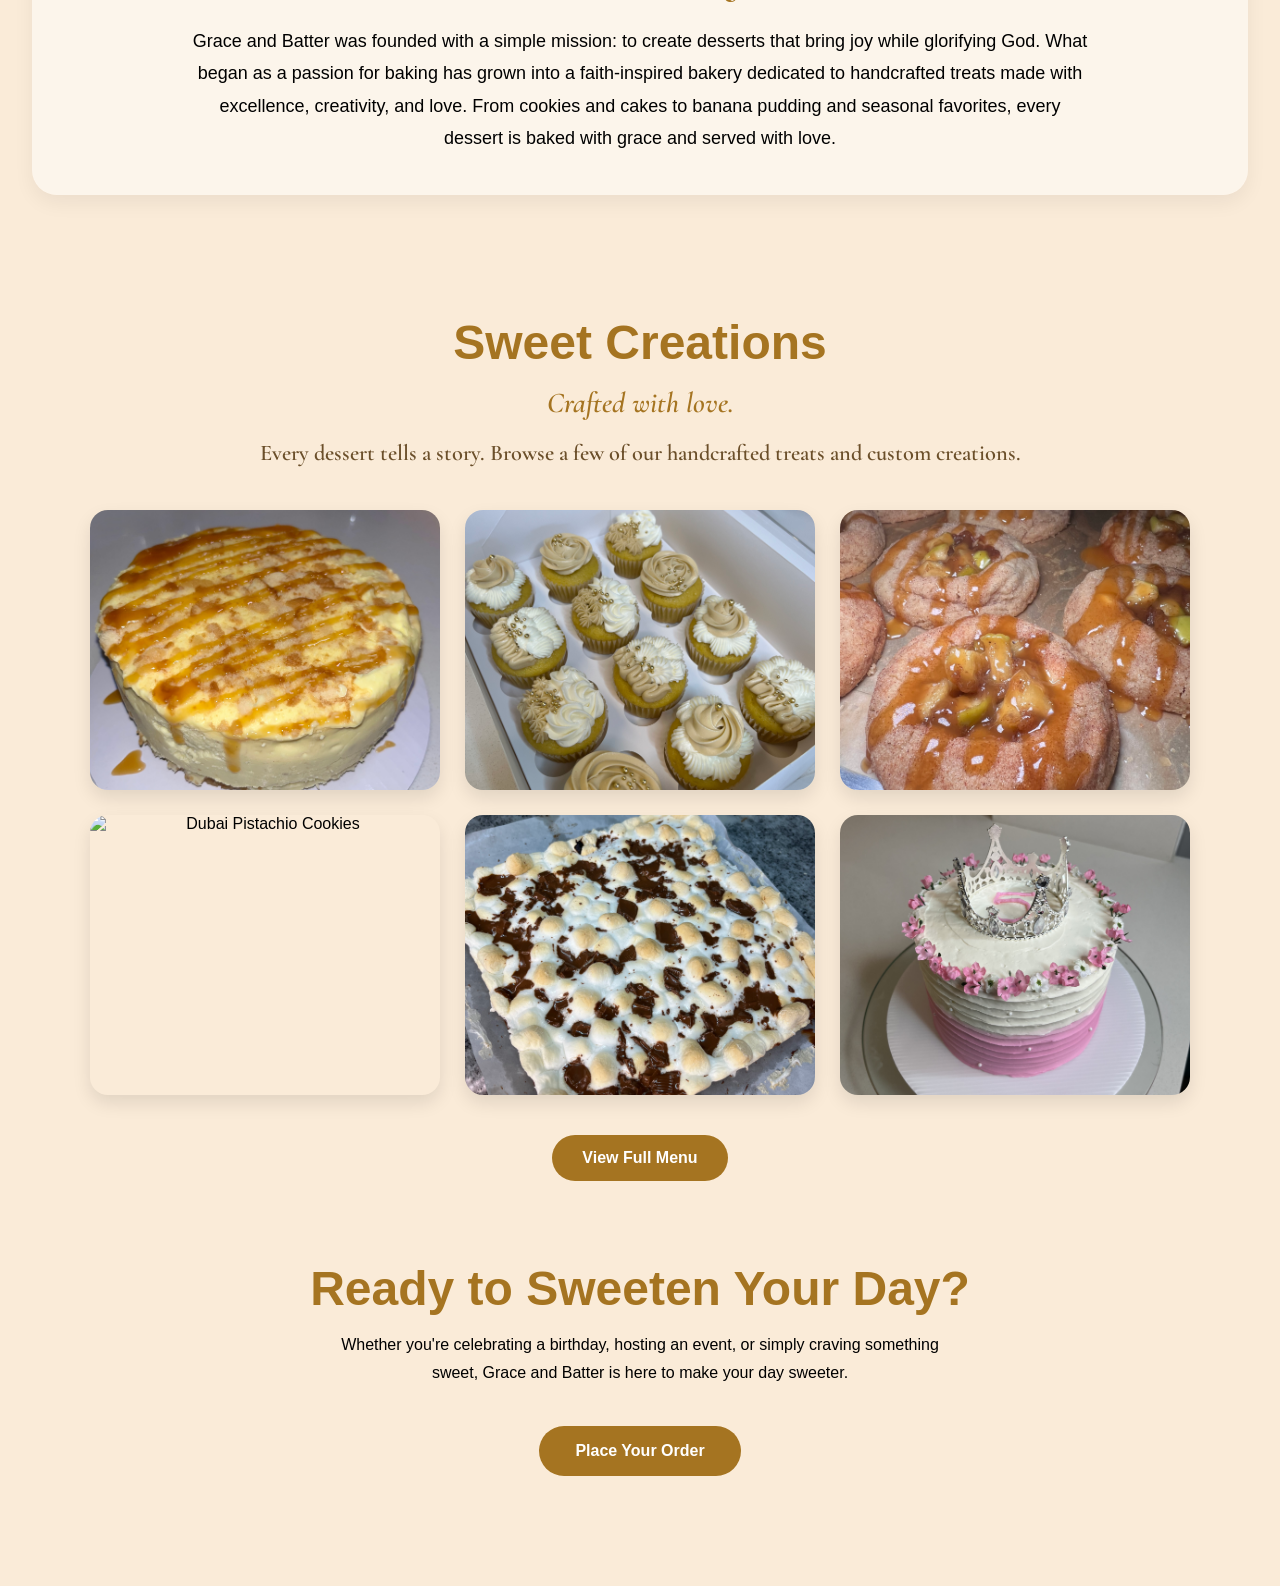
==== commit 6e0118bb: "fix mobile layout" ====
--- a/index.html
+++ b/index.html
@@ -17,7 +17,7 @@
 
 <body>
     
-   <header>
+   <header> class="desktop-header">
 
 <div class="announcement-bar">
 <div class="announcement-track">
@@ -105,7 +105,7 @@
 
 </div>
 
-</header> class="desktop-header">
+</header> 
 
 <header class="mobile-header">
 
--- a/css/header.css
+++ b/css/header.css
@@ -233,11 +233,11 @@
 @media(max-width:768px){
 
 .desktop-header{
-    display:none;
+    display:none !important;
 }
 
 .mobile-header{
-    display:block;
+    display:block !important;
 }
 
 header{
@@ -350,9 +350,10 @@
 
 }
 
-.mobile-menu.active{
+#mobile-menu.active{
     display:flex;
     flex-direction:column;
+}
 
 
 
@@ -390,5 +391,4 @@
 }
 
 
-
 }
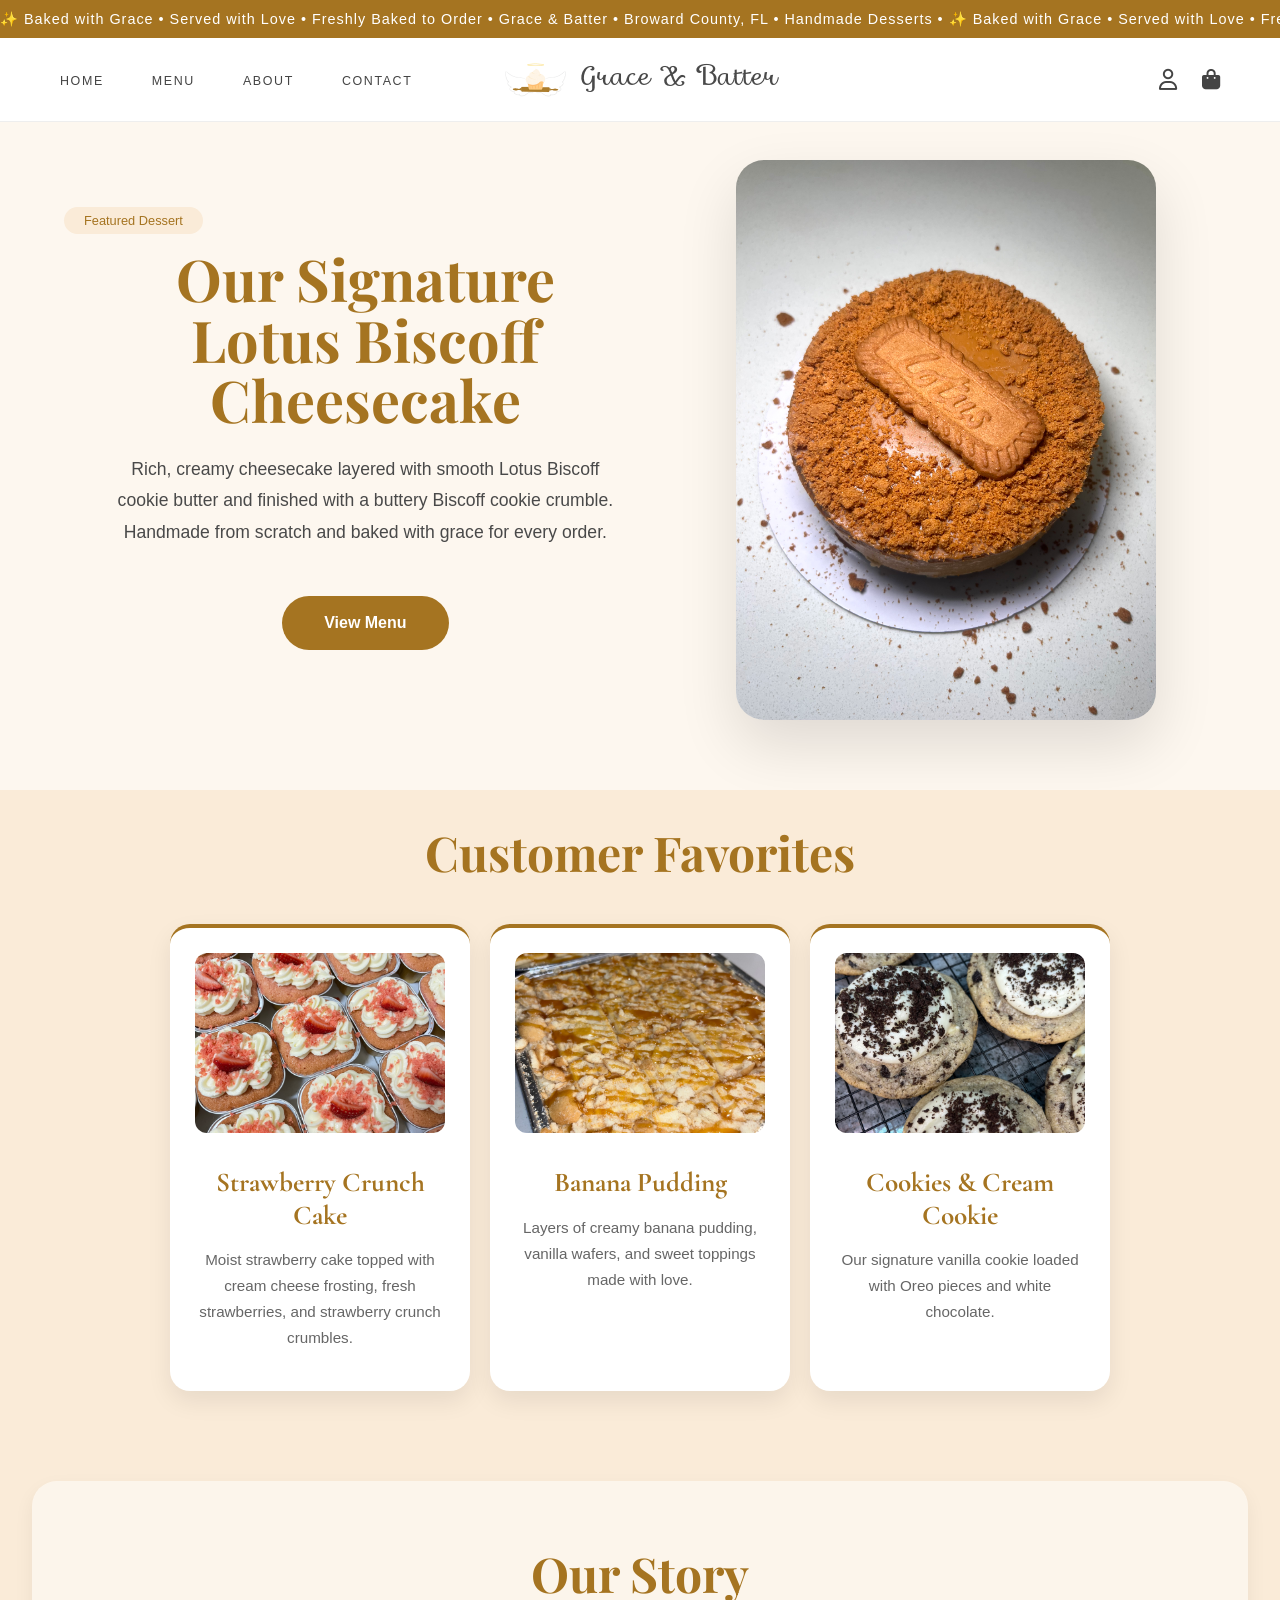
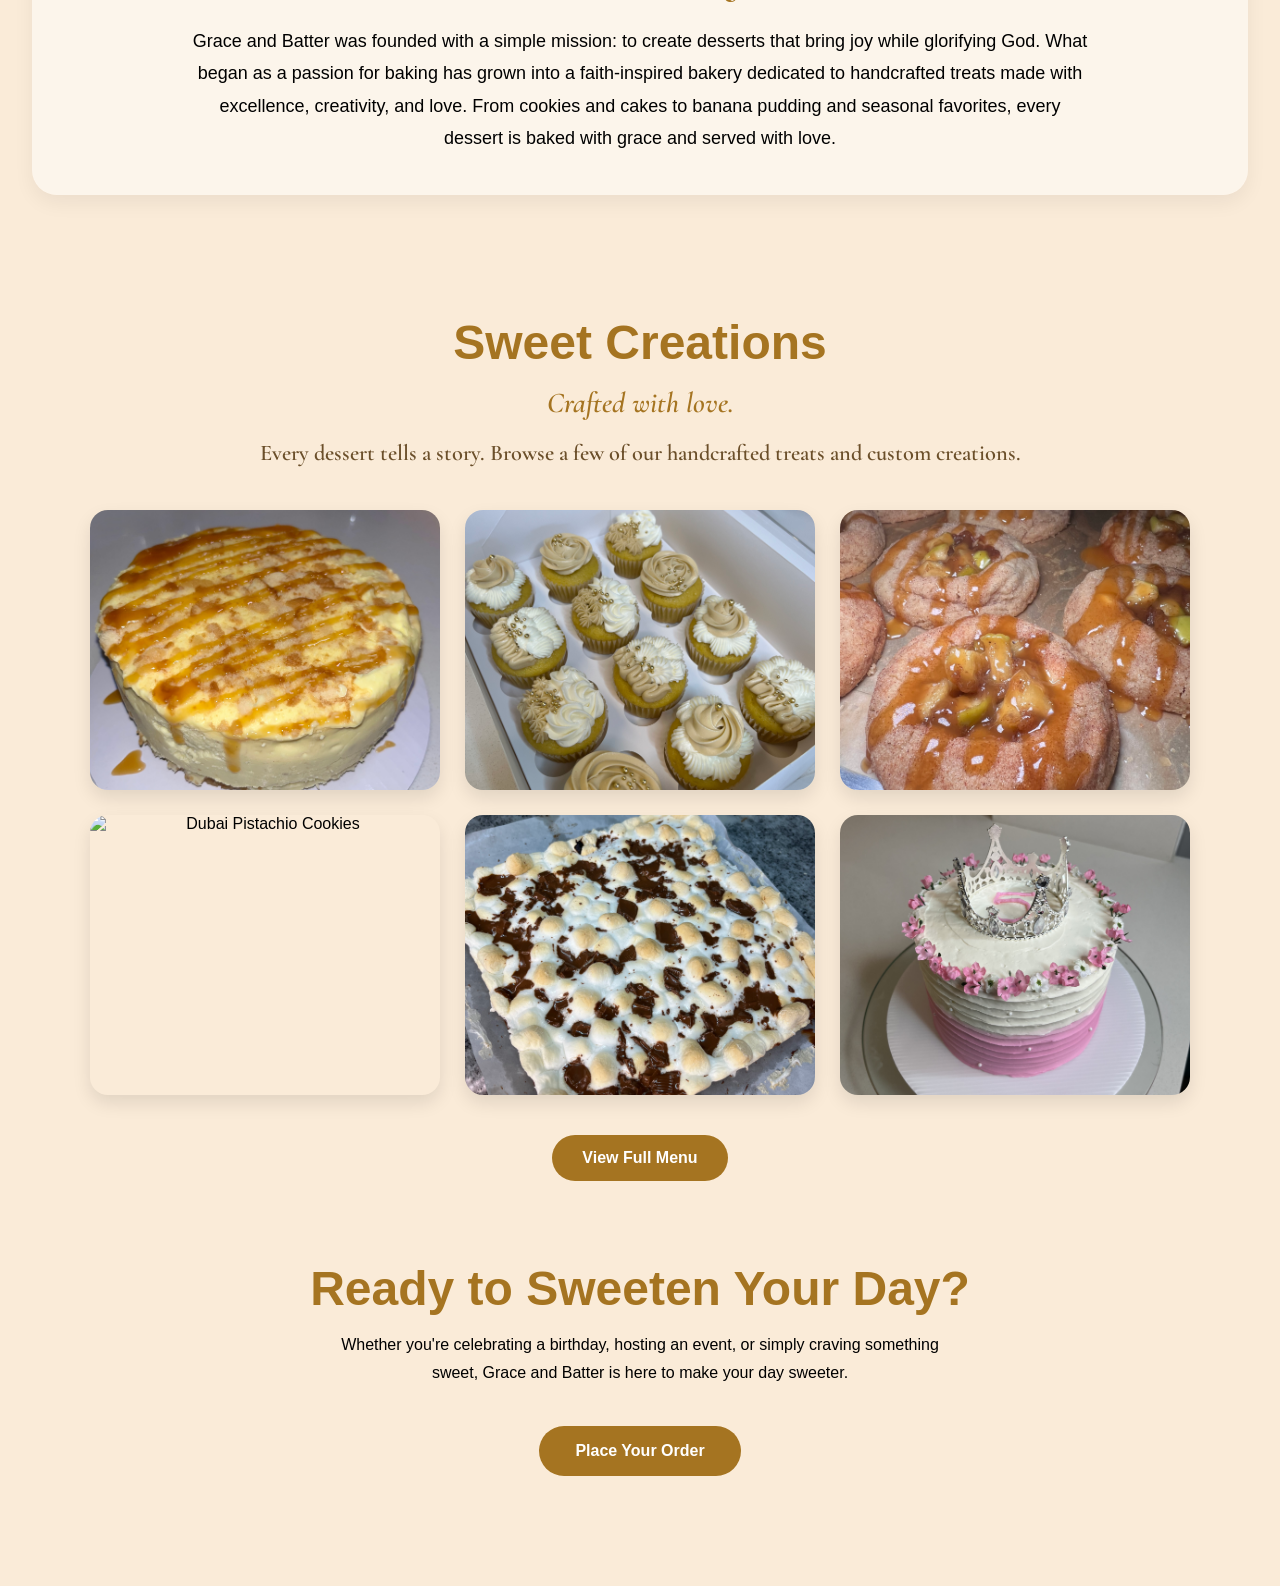
==== commit f07895ae: "fix header" ====
--- a/index.html
+++ b/index.html
@@ -17,7 +17,7 @@
 
 <body>
     
-   <header> class="desktop-header">
+   <header class="desktop-header">
 
 <div class="announcement-bar">
 <div class="announcement-track">
--- a/css/header.css
+++ b/css/header.css
@@ -244,6 +244,35 @@
     border:none;
 }
 
+.mobile-header .header-container{
+display:flex;
+justify-content:space-between;
+align-items:center;
+padding:15px 20px;
+position:relative;
+max-width:100%;
+}
+
+.mobile-header .brand{
+position:absolute;
+left:50%;
+transform:translateX(-50%);
+display:flex;
+align-items:center;
+gap:10px;
+}
+
+.mobile-header .right-icons{
+display:flex;
+margin-left:auto;
+gap:18px;
+}
+
+.mobile-header .menu-toggle{
+display:block;
+}
+
+
 .header-container{
 
     display:flex;
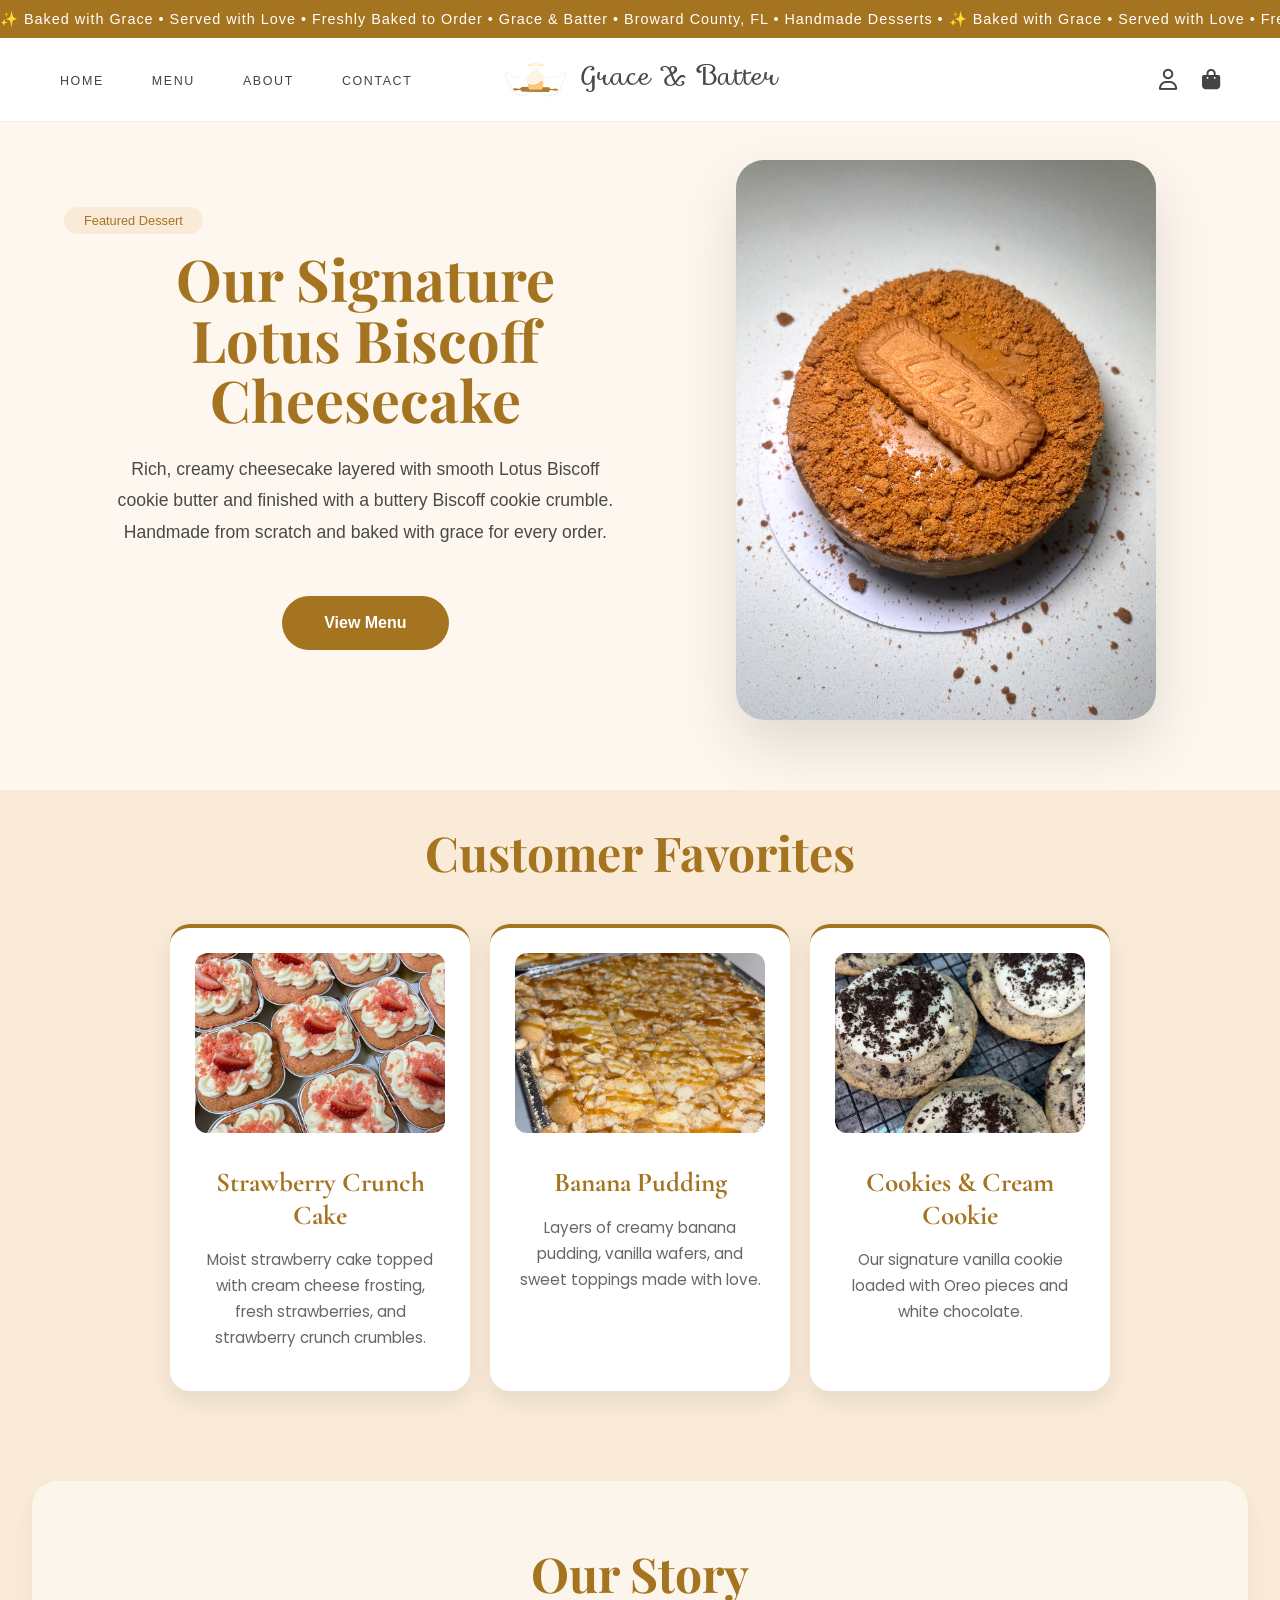
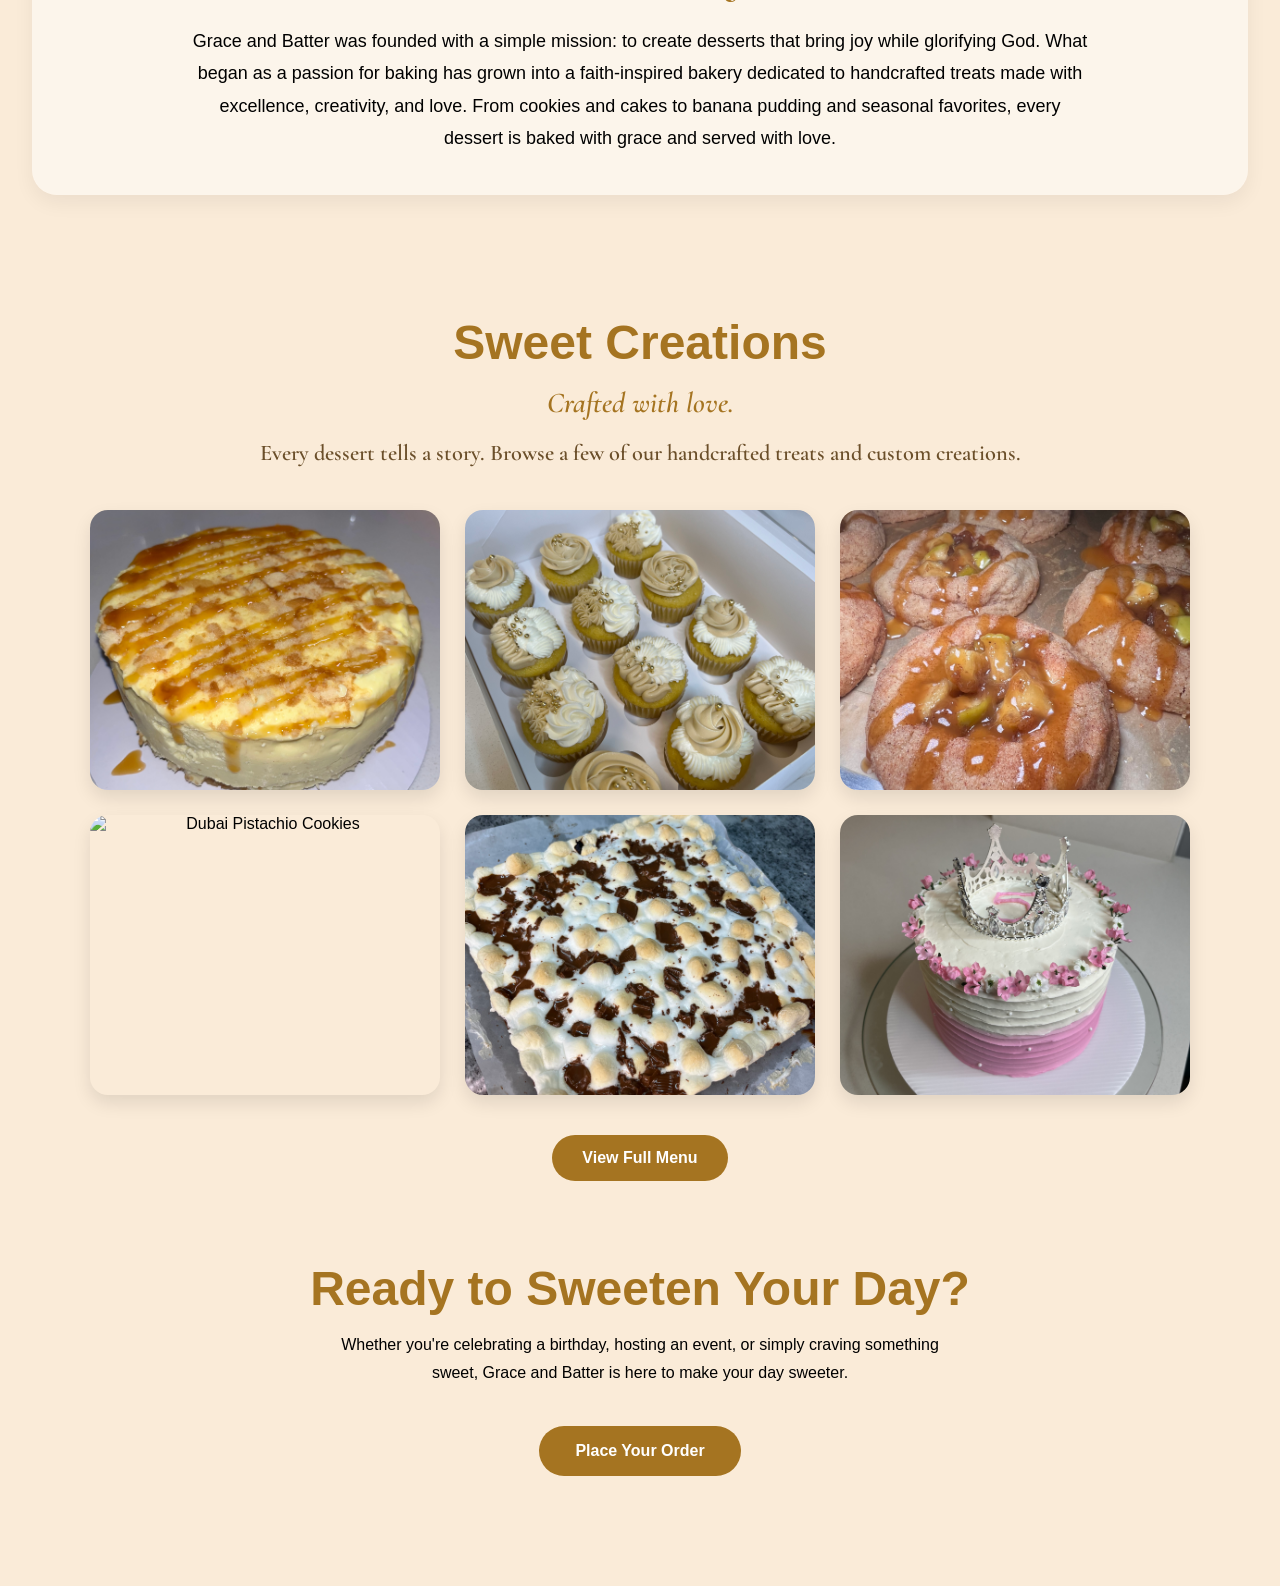
==== commit 8147f00c: "improve hamburger menu layout" ====
--- a/index.html
+++ b/index.html
@@ -12,6 +12,7 @@
     <link rel="preconnect" href="https://fonts.googleapis.com">
 <link rel="preconnect" href="https://fonts.gstatic.com" crossorigin>
 <link href="https://fonts.googleapis.com/css2?family=Cormorant+Garamond:wght@400;500;600&display=swap" rel="stylesheet">
+<link href="https://fonts.googleapis.com/css2?family=Poppins:wght@400;500;600;700&display=swap" rel="stylesheet">
 
 </head>
 
@@ -109,34 +110,99 @@
 
 <header class="mobile-header">
 
+<div class="announcement-bar">
+<div class="announcement-track">
+✨ Baked with Grace • Served with Love • Freshly Baked to Order • Grace & Batter • Broward County, FL • Handmade Desserts •
+✨ Baked with Grace • Served with Love • Freshly Baked to Order • Grace & Batter • Broward County, FL • Handmade Desserts •
+</div>
+</div>
+
 <div class="header-container">
 
-<button class="menu-toggle">
-☰
+<button class="menu-toggle" id="menu-toggle">
+<i class="fa-solid fa-bars"></i>
 </button>
 
 <div class="brand">
-<img src="images/grace-and-batter-logo.png.png" alt="Grace & Batter">
+<img src="images/grace-and-batter-logo.png.png" alt="Grace & Batter Logo">
 <h1>Grace &amp; Batter</h1>
 </div>
 
+<div class="right-icons">
+<a href="#"><i class="fa-regular fa-user"></i></a>
+<a href="#"><i class="fa-solid fa-bag-shopping"></i></a>
+</div>
+
+</div>
+
 <nav id="mobile-menu">
 
-<button class="close-menu">✕
-
+<button class="close-menu" id="close-menu">
+<i class="fa-solid fa-xmark"></i>
 </button>
 
-<a href="index.html">Home</a>
-<a href="menu.html">Menu</a>
-<a href="about.html">About</a>
-<a href="contact.html">Contact</a>
-<a href="order.html">Order</a>
-
+<div class="mobile-menu-header">
+
+<img src="images/grace-and-batter-logo.png.png" alt="Grace & Batter Logo">
+
+<h2>Grace &amp; Batter</h2>
+
+<p>Baked with Grace,<br>Served with Love</p>
+
+</div>
+
+<div class="menu-verse">
+
+✨ "Taste and see that the Lord is good."<br>
+<strong>Psalm 34:8</strong>
+
+</div>
+
+<div class="menu-links">
+
+<a href="index.html">🏠 Home</a>
+
+<a href="menu.html">🍪 Menu</a>
+
+<a href="about.html">🤎 Our Story</a>
+
+<a href="gallery.html">🧁 Gallery</a>
+
+<a href="contact.html">📞 Contact</a>
+
+</div>
+
+<a class="order-button" href="order.html">
+
+🛒 Order Now
+
+</a>
+
+<div class="menu-socials">
+
+<a href="https://instagram.com/graceandbatter">
+📷 Instagram
+</a>
+
+<a href="https://tiktok.com/@graceandbatter">
+🎵 TikTok
+</a>
+
+<a href="mailto:hello@graceandbatter.com">
+📧 hello@graceandbatter.com
+</a>
+
+</div>
+
+<div class="menu-footer">
+
+© Grace &amp; Batter LLC
+
+</div>
 </nav>
 
-</div>
-
 </header>
+
 <div class="hero">
 <div class="hero-text">
 
--- a/css/header.css
+++ b/css/header.css
@@ -232,192 +232,264 @@
 
 @media(max-width:768px){
 
+/* ===========================
+MOBILE HEADER
+=========================== */
+
 .desktop-header{
-    display:none !important;
+display:none;
 }
 
 .mobile-header{
-    display:block !important;
-}
-
-header{
-    border:none;
+display:block;
+}
+
+.mobile-header .announcement-bar{
+padding:8px 0;
+}
+
+.mobile-header .announcement-track{
+font-size:.75rem;
+white-space:nowrap;
 }
 
 .mobile-header .header-container{
-display:flex;
-justify-content:space-between;
+display:grid;
+grid-template-columns:50px 1fr 70px;
 align-items:center;
-padding:15px 20px;
+padding:16px 18px;
+background:white;
+border-bottom:1px solid #eee;
 position:relative;
-max-width:100%;
+}
+
+.menu-toggle{
+display:flex;
+align-items:center;
+justify-content:flex-start;
+background:none;
+border:none;
+color:#A57421;
+font-size:1.6rem;
+cursor:pointer;
+padding:0;
+margin:0;
 }
 
 .mobile-header .brand{
-position:absolute;
-left:50%;
-transform:translateX(-50%);
-display:flex;
+position:static;
+transform:none;
+display:flex;
+justify-content:center;
 align-items:center;
 gap:10px;
 }
 
+.mobile-header .brand img{
+width:48px;
+}
+
+.mobile-header .brand h1{
+font-family:"Thephir", serif;
+font-size:1.2rem;
+font-weight:300;
+color:#494949;
+margin:0;
+}
+
 .mobile-header .right-icons{
 display:flex;
-margin-left:auto;
+justify-content:flex-end;
+align-items:center;
 gap:18px;
 }
 
-.mobile-header .menu-toggle{
+.mobile-header .right-icons a{
+color:#494949;
+font-size:1.15rem;
+}
+
+/* ===========================
+MOBILE MENU
+=========================== */
+
+#mobile-menu{
+
+position:fixed;
+
+top:0;
+left:-100%;
+
+width:75%;
+max-width:320px;
+
+height:100dvh;
+
+overflow-y: auto;
+
+background:white;
+
+display:flex;
+flex-direction:column;
+
+padding:90px 35px 40px;
+
+gap:22px;
+
+transition:.35s ease;
+
+box-shadow:-10px 0 30px rgba(0,0,0,.12);
+
+z-index:3000;
+
+font-family: "Poppins" , sans-serif;
+
+font-size: 1.25rem;
+
+font-weight: 500;
+
+letter-spacing: 0.3px;
+
+}
+
+#mobile-menu.show{
+left:0;
+}
+
+#mobile-menu a{
+text-decoration:none;
+color:#494949;
+font-size:1.1rem;
+font-weight:500;
+}
+
+#mobile-menu a:hover{
+color:#A57421;
+}
+
+.close-menu{
+
+position:absolute;
+
+top:20px;
+right:20px;
+
+background:none;
+border:none;
+
+font-size:1.8rem;
+
+color:#A57421;
+
+cursor:pointer;
+}
+
+
+.mobile-menu-header{
+text-align:center;
+margin-bottom:25px;
+}
+
+.mobile-menu-header img{
+width:80px;
+margin-bottom:12px;
+}
+
+.mobile-menu-header h2{
+font-family:"Thephir",serif;
+color:#A57421;
+font-size:2rem;
+margin:0;
+}
+
+.mobile-menu-header p{
+color:#666;
+margin-top:10px;
+line-height:1.6;
+}
+
+.menu-verse{
+background:#F9f2e6;
+border-radius:18px;
+border: 1px solid #e8d7bb;
+padding:18px;
+text-align:center;
+line-height:1.7;
+color:#555;
+margin-bottom:30px;
+font-family: "Poppins" , sans-serif;
+    font-size: 1rem;
+    font-weight: 400;
+    line-height: 1.6;
+}
+
+
+.menu-verse strong {
+    font-weight: 600;
+}
+
+.menu-links{
+display:flex;
+flex-direction:column;
+gap:18px;
+}
+
+.menu-links a{
+font-size:1.2rem;
+}
+
+.order-button{
 display:block;
-}
-
-
-.header-container{
-
-    display:flex;
-
-    justify-content:space-between;
-
-    align-items:center;
-
-    position:relative;
-
-    padding:15px 20px;
-
-}
-
-.brand{
-
-    position:absolute;
-
-    left:50%;
-
-    transform:translateX(-50%);
-
-}
-
-.brand img{
-    width:55px;
-}
-
-.brand h1{
-    font-size:1.4rem;
-}
-
-.menu-toggle{
-
-display:flex;
-
-position:absolute;
-
-left:12px;
-
-top:50%;
-
-transform:translateY(-50%);
-
-background:none;
-
-border:none;
-
-font-size:2rem;
-
-color:#A57421;
-
-cursor:pointer;
-
-padding:0;
-
-}
-
-#mobile-menu{
-
-position:absolute;
-
-top:100%;
-
-left:0;
-
-width:100%;
-
-height:100vh;
-
-background:white;
-
-display:none;
-
+margin:35px auto;
+background:#A57421;
+color:white !important;
+text-decoration:none;
+padding:16px 28px;
+width:85%;
+max-width: 260px;
+margin: 30px auto;
+padding: 14px 20px;
+text-align:center;
+border-radius:40px;
+font-weight:600;
+}
+
+.menu-socials{
+display:flex;
 flex-direction:column;
-
-padding:35px;
-
-gap:25px;
-
-box-shadow:10px 0 35px rgba(0,0,0,.12);
-
-transition:.35s;
-
-z-index:999;
-
-}
-
-#mobile-menu.show{
-
-left:0;
-
-}
-
-#mobile-menu a{
-
-color:#444;
-
+gap:15px;
+margin-top:20px;
+}
+
+.menu-socials a{
 text-decoration:none;
-
-font-size:1.2rem;
-
-font-weight:600;
-
-}
-
-#mobile-menu.active{
-    display:flex;
-    flex-direction:column;
-}
-
-
-
-.close-menu{
-
-background:none;
-
-border:none;
-
-font-size:2rem;
-
-color:#A57421;
-
-align-self:flex-start;
-
-margin-bottom:20px;
-
-cursor:pointer;
-
-}
-
-.announcement-track {
-white-space: nowrap;
-font-size: 12px;
-}
-
-.announcement-bar{
-    height: 32px;
-    overflow: hidden;
-}
-
-.left-nav,
-.right-nav {
-    display: none;
-}
-
+color:#666;
+}
+
+.menu-footer{
+margin-top:auto;
+text-align:center;
+color:#999;
+font-size:.9rem;
+padding-top:40px;
+font-family: "Poppins" , sans-serif;
+    font-size: 0.9rem;
+    font-weight: 400;
+}
+
+.menu-tagline { 
+    font-family: "Poppins" , sans-serif;
+    font-size: 1rem;
+    font-weight: 400;
+    line-height: 1.6;
+}
+
+
+.menu-socials a,
+.menu-email {
+    font-family: "Poppins" , sans-serif;
+    font-size: 1rem;
+    font-weight: 500;
+}
 
 }
